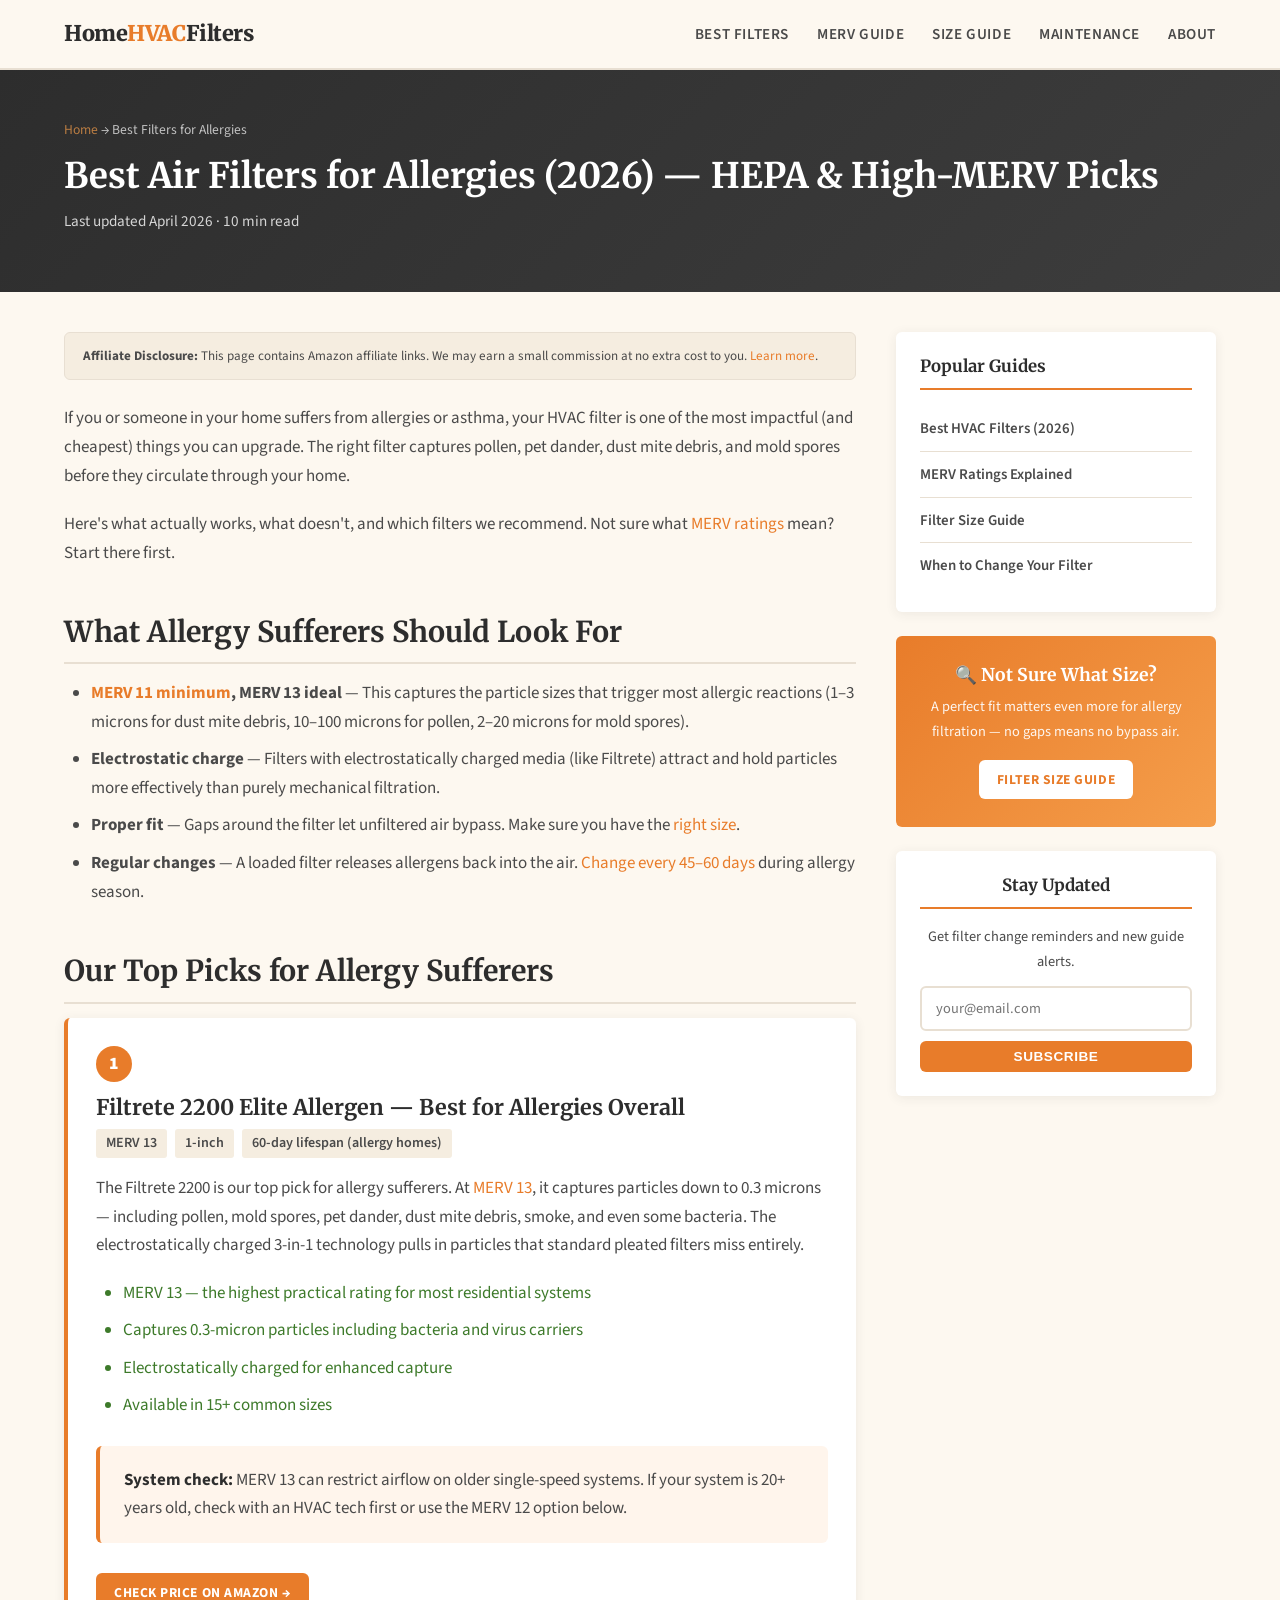
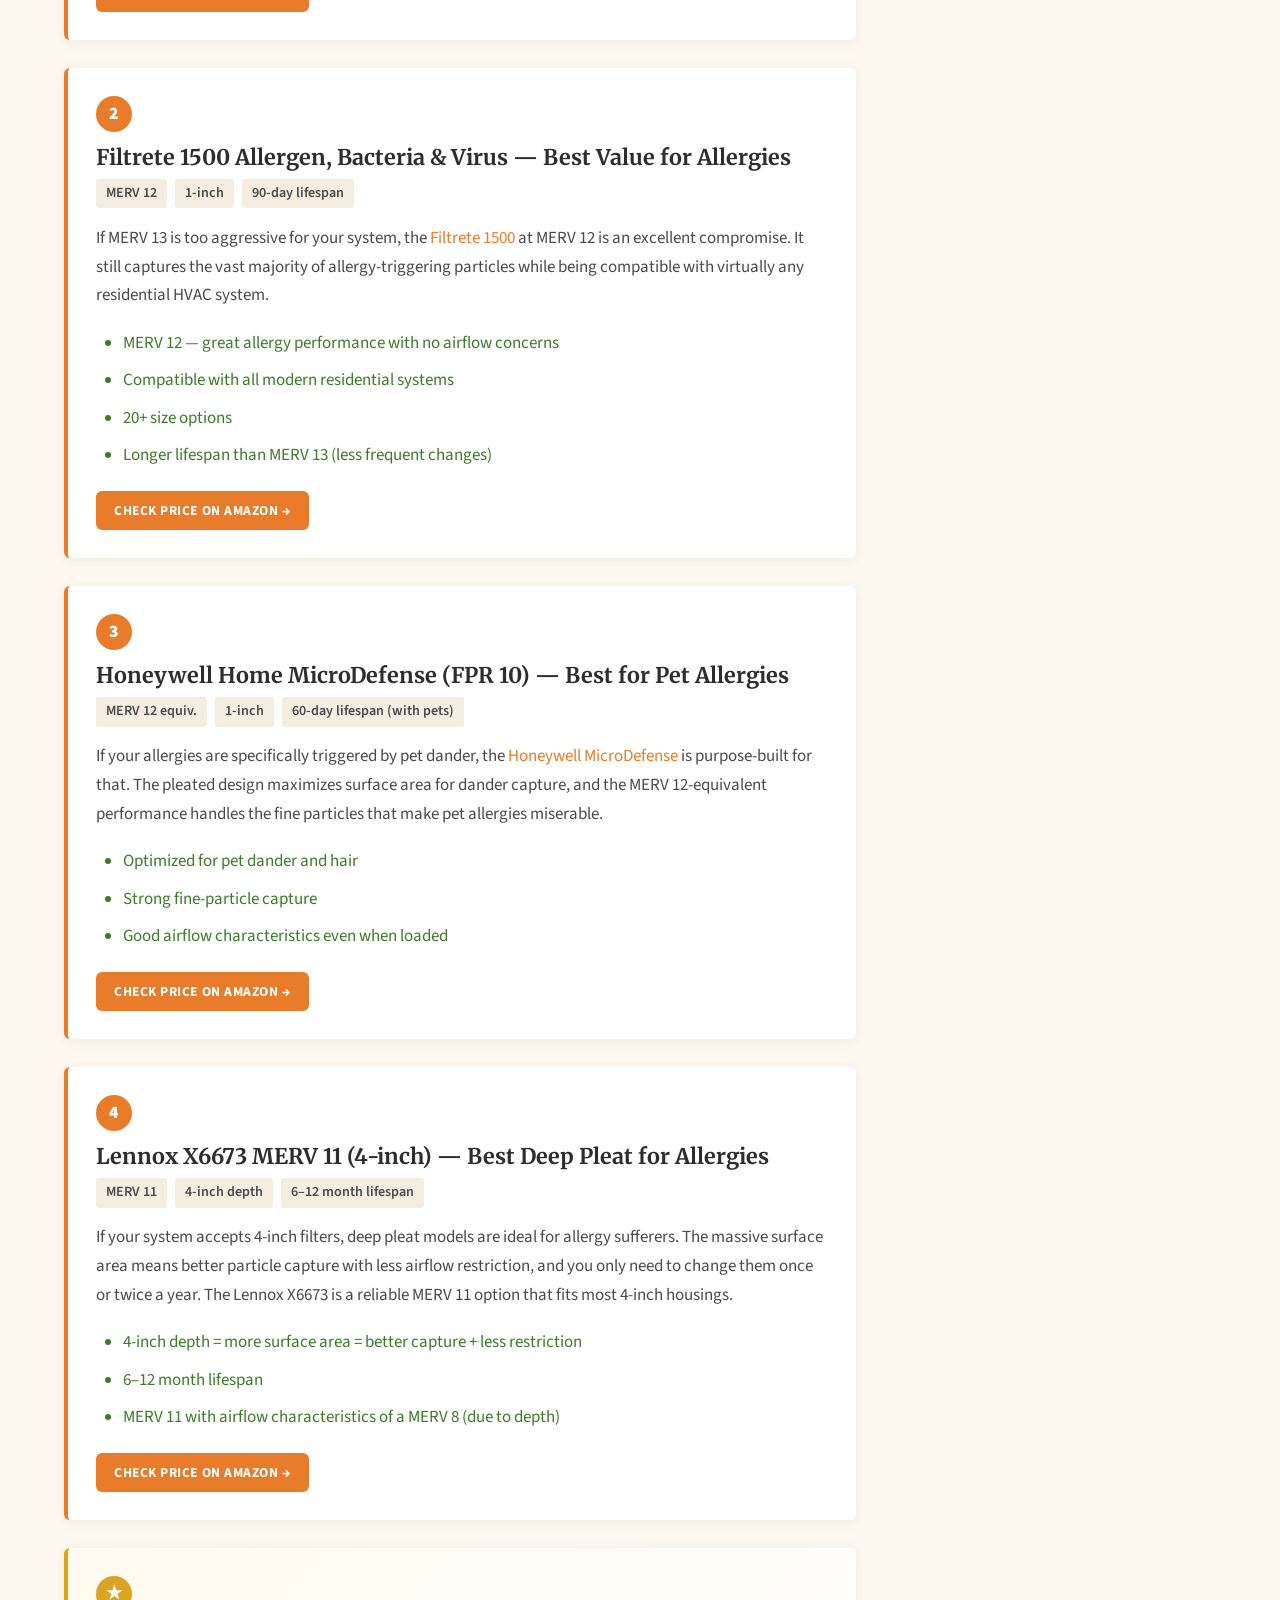
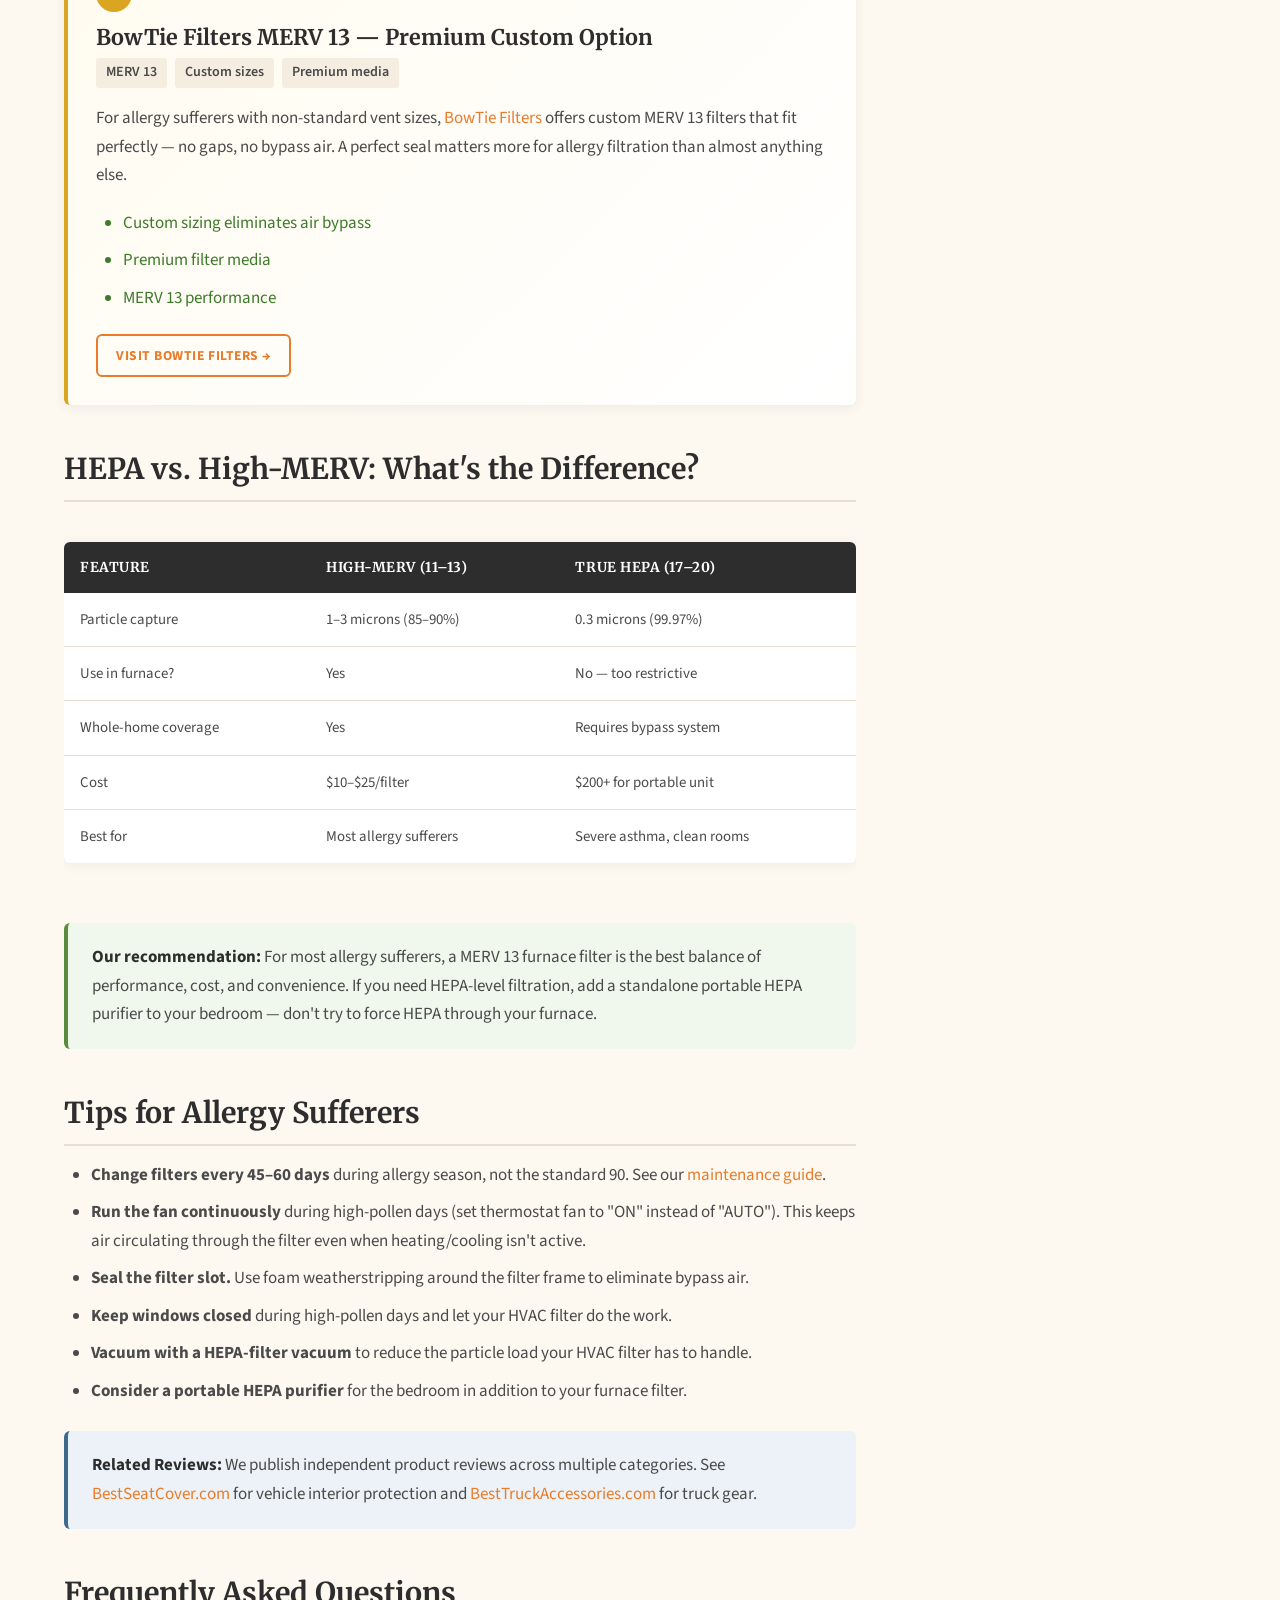
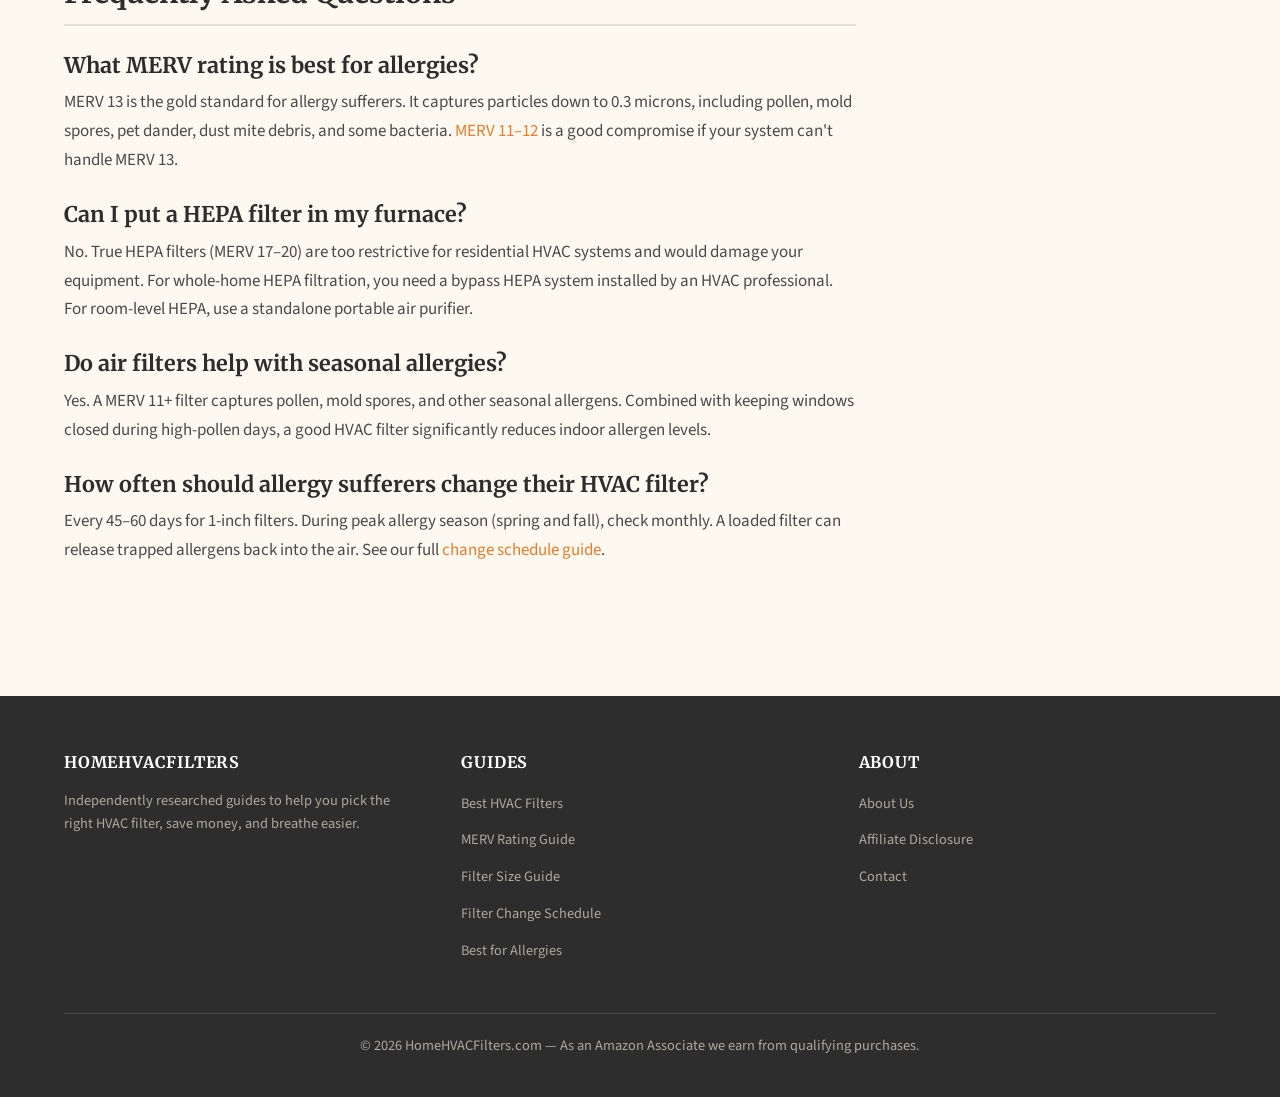
==== best-air-filters-allergies.html @ cb99efe9 "Initial deploy: HomeHVACFilters.com — T2 Magazine template with full SEO" ====
<!DOCTYPE html>
<html lang="en">
<head>
  <meta charset="UTF-8">
  <meta name="viewport" content="width=device-width, initial-scale=1.0">
  <title>Best Air Filters for Allergies 2026 — HEPA &amp; MERV</title>
  <meta name="description" content="Best HVAC filters for allergies in 2026. High-MERV and HEPA-style picks that reduce pollen, pet dander, dust mites, and mold spores.">
  <link rel="canonical" href="https://homehvacfilters.com/best-air-filters-allergies.html">
  <meta property="og:title" content="Best Air Filters for Allergies (2026) — HEPA & High-MERV Picks">
  <meta property="og:description" content="Best HVAC filters for allergies. High-MERV and HEPA-style picks that reduce pollen, pet dander, dust mites, and mold spores.">
  <meta property="og:url" content="https://homehvacfilters.com/best-air-filters-allergies.html">
  <meta property="og:type" content="article">
  <meta property="og:image" content="https://homehvacfilters.com/images/og-allergies.png">
  <meta property="og:site_name" content="HomeHVACFilters">
  <link rel="preconnect" href="https://fonts.googleapis.com">
  <link rel="preconnect" href="https://fonts.gstatic.com" crossorigin>
  <link href="https://fonts.googleapis.com/css2?family=Merriweather:wght@400;700;900&family=Source+Sans+Pro:wght@400;600;700&display=swap" rel="stylesheet">
  <link rel="stylesheet" href="css/style.css">
  <script type="application/ld+json">
  {
    "@context": "https://schema.org",
    "@type": "BreadcrumbList",
    "itemListElement": [
      { "@type": "ListItem", "position": 1, "name": "Home", "item": "https://homehvacfilters.com/" },
      { "@type": "ListItem", "position": 2, "name": "Best Filters for Allergies", "item": "https://homehvacfilters.com/best-air-filters-allergies.html" }
    ]
  }
  </script>
  <script type="application/ld+json">
  {
    "@context": "https://schema.org",
    "@type": "Article",
    "headline": "Best Air Filters for Allergies (2026) — HEPA & High-MERV Picks",
    "description": "Best HVAC filters for allergies in 2026. High-MERV and HEPA-style picks for pollen, pet dander, dust mites, and mold.",
    "datePublished": "2026-02-01",
    "dateModified": "2026-04-15",
    "author": { "@type": "Organization", "name": "HomeHVACFilters" },
    "publisher": { "@type": "Organization", "name": "HomeHVACFilters", "url": "https://homehvacfilters.com/" },
    "mainEntityOfPage": "https://homehvacfilters.com/best-air-filters-allergies.html"
  }
  </script>
  <script type="application/ld+json">
  {
    "@context": "https://schema.org",
    "@type": "Product",
    "name": "Filtrete 2200 Elite Allergen Filter",
    "description": "MERV 13 electrostatically charged furnace filter for allergy and asthma sufferers.",
    "brand": { "@type": "Brand", "name": "Filtrete" },
    "review": {
      "@type": "Review",
      "author": { "@type": "Organization", "name": "HomeHVACFilters" },
      "reviewRating": { "@type": "Rating", "ratingValue": "4.9", "bestRating": "5" },
      "reviewBody": "The best 1-inch MERV 13 filter for allergy sufferers. Captures particles down to 0.3 microns."
    },
    "aggregateRating": { "@type": "AggregateRating", "ratingValue": "4.9", "reviewCount": "1" },
    "offers": { "@type": "Offer", "url": "https://www.amazon.com/dp/B00TUDHMMW?tag=brazenprodu01-20", "priceCurrency": "USD", "availability": "https://schema.org/InStock" }
  }
  </script>
  <script type="application/ld+json">
  {
    "@context": "https://schema.org",
    "@type": "FAQPage",
    "mainEntity": [
      {
        "@type": "Question",
        "name": "What MERV rating is best for allergies?",
        "acceptedAnswer": { "@type": "Answer", "text": "MERV 13 is the gold standard for allergy sufferers. It captures particles down to 0.3 microns, including pollen, mold spores, pet dander, dust mite debris, and some bacteria. MERV 11–12 is a good compromise if your system can't handle MERV 13." }
      },
      {
        "@type": "Question",
        "name": "Can I put a HEPA filter in my furnace?",
        "acceptedAnswer": { "@type": "Answer", "text": "No. True HEPA filters (MERV 17–20) are too restrictive for residential HVAC systems and would damage your equipment. For whole-home HEPA filtration, you need a bypass HEPA system installed by an HVAC professional. For room-level HEPA, use a standalone portable air purifier." }
      },
      {
        "@type": "Question",
        "name": "Do air filters help with seasonal allergies?",
        "acceptedAnswer": { "@type": "Answer", "text": "Yes. A MERV 11+ filter captures pollen, mold spores, and other seasonal allergens. Combined with keeping windows closed during high-pollen days, a good HVAC filter significantly reduces indoor allergen levels." }
      },
      {
        "@type": "Question",
        "name": "How often should allergy sufferers change their HVAC filter?",
        "acceptedAnswer": { "@type": "Answer", "text": "Every 45–60 days for 1-inch filters. During peak allergy season (spring and fall), check monthly. A loaded filter can release trapped allergens back into the air." }
      }
    ]
  }
  </script>
</head>
<body>

<nav class="nav" aria-label="Main navigation">
  <div class="container">
    <a href="/" class="nav-logo" aria-label="HomeHVACFilters homepage">Home<span>HVAC</span>Filters</a>
    <ul class="nav-links">
      <li><a href="best-hvac-filters.html">Best Filters</a></li>
      <li><a href="merv-rating-guide.html">MERV Guide</a></li>
      <li><a href="filter-size-guide.html">Size Guide</a></li>
      <li><a href="how-often-change-hvac-filter.html">Maintenance</a></li>
      <li><a href="about.html">About</a></li>
    </ul>
    <button class="nav-toggle" aria-label="Toggle menu" aria-expanded="false"><span></span><span></span><span></span></button>
  </div>
</nav>

<section class="page-hero">
  <div class="container">
    <div class="breadcrumb"><a href="/">Home</a> → Best Filters for Allergies</div>
    <h1>Best Air Filters for Allergies (2026) — HEPA &amp; High-MERV Picks</h1>
    <p class="page-meta">Last updated April 2026 · 10 min read</p>
  </div>
</section>

<div class="container">
  <div class="content-layout">
    <main class="main-content article-content">

      <div class="affiliate-notice">
        <strong>Affiliate Disclosure:</strong> This page contains Amazon affiliate links. We may earn a small commission at no extra cost to you. <a href="about.html#disclosure">Learn more</a>.
      </div>

      <p>If you or someone in your home suffers from allergies or asthma, your HVAC filter is one of the most impactful (and cheapest) things you can upgrade. The right filter captures pollen, pet dander, dust mite debris, and mold spores before they circulate through your home.</p>

      <p>Here's what actually works, what doesn't, and which filters we recommend. Not sure what <a href="merv-rating-guide.html">MERV ratings</a> mean? Start there first.</p>

      <h2 id="what-to-look-for">What Allergy Sufferers Should Look For</h2>
      <ul>
        <li><strong><a href="merv-rating-guide.html#merv-9-12">MERV 11 minimum</a>, MERV 13 ideal</strong> — This captures the particle sizes that trigger most allergic reactions (1–3 microns for dust mite debris, 10–100 microns for pollen, 2–20 microns for mold spores).</li>
        <li><strong>Electrostatic charge</strong> — Filters with electrostatically charged media (like Filtrete) attract and hold particles more effectively than purely mechanical filtration.</li>
        <li><strong>Proper fit</strong> — Gaps around the filter let unfiltered air bypass. Make sure you have the <a href="filter-size-guide.html">right size</a>.</li>
        <li><strong>Regular changes</strong> — A loaded filter releases allergens back into the air. <a href="how-often-change-hvac-filter.html">Change every 45–60 days</a> during allergy season.</li>
      </ul>

      <h2 id="top-picks">Our Top Picks for Allergy Sufferers</h2>

      <!-- #1 -->
      <div class="product-card" id="best-allergy-overall">
        <div class="product-rank">1</div>
        <h3>Filtrete 2200 Elite Allergen — Best for Allergies Overall</h3>
        <div class="product-meta">
          <span>MERV 13</span><span>1-inch</span><span>60-day lifespan (allergy homes)</span>
        </div>
        <p>The Filtrete 2200 is our top pick for allergy sufferers. At <a href="merv-rating-guide.html#merv-13-16">MERV 13</a>, it captures particles down to 0.3 microns — including pollen, mold spores, pet dander, dust mite debris, smoke, and even some bacteria. The electrostatically charged 3-in-1 technology pulls in particles that standard pleated filters miss entirely.</p>
        <ul class="product-pros">
          <li>MERV 13 — the highest practical rating for most residential systems</li>
          <li>Captures 0.3-micron particles including bacteria and virus carriers</li>
          <li>Electrostatically charged for enhanced capture</li>
          <li>Available in 15+ common sizes</li>
        </ul>
        <div class="info-box warning">
          <strong>System check:</strong> MERV 13 can restrict airflow on older single-speed systems. If your system is 20+ years old, check with an HVAC tech first or use the MERV 12 option below.
        </div>
        <a href="https://www.amazon.com/dp/B00TUDHMMW?tag=brazenprodu01-20" class="btn btn-primary btn-sm" rel="nofollow noopener sponsored" target="_blank">Check Price on Amazon →</a>
      </div>

      <!-- #2 -->
      <div class="product-card" id="best-allergy-value">
        <div class="product-rank">2</div>
        <h3>Filtrete 1500 Allergen, Bacteria &amp; Virus — Best Value for Allergies</h3>
        <div class="product-meta">
          <span>MERV 12</span><span>1-inch</span><span>90-day lifespan</span>
        </div>
        <p>If MERV 13 is too aggressive for your system, the <a href="best-hvac-filters.html#best-overall">Filtrete 1500</a> at MERV 12 is an excellent compromise. It still captures the vast majority of allergy-triggering particles while being compatible with virtually any residential HVAC system.</p>
        <ul class="product-pros">
          <li>MERV 12 — great allergy performance with no airflow concerns</li>
          <li>Compatible with all modern residential systems</li>
          <li>20+ size options</li>
          <li>Longer lifespan than MERV 13 (less frequent changes)</li>
        </ul>
        <a href="https://www.amazon.com/dp/B01DFZ1HEG?tag=brazenprodu01-20" class="btn btn-primary btn-sm" rel="nofollow noopener sponsored" target="_blank">Check Price on Amazon →</a>
      </div>

      <!-- #3 -->
      <div class="product-card" id="best-allergy-pets">
        <div class="product-rank">3</div>
        <h3>Honeywell Home MicroDefense (FPR 10) — Best for Pet Allergies</h3>
        <div class="product-meta">
          <span>MERV 12 equiv.</span><span>1-inch</span><span>60-day lifespan (with pets)</span>
        </div>
        <p>If your allergies are specifically triggered by pet dander, the <a href="best-hvac-filters.html#best-pets">Honeywell MicroDefense</a> is purpose-built for that. The pleated design maximizes surface area for dander capture, and the MERV 12-equivalent performance handles the fine particles that make pet allergies miserable.</p>
        <ul class="product-pros">
          <li>Optimized for pet dander and hair</li>
          <li>Strong fine-particle capture</li>
          <li>Good airflow characteristics even when loaded</li>
        </ul>
        <a href="https://www.amazon.com/dp/B07VFBPNQW?tag=brazenprodu01-20" class="btn btn-primary btn-sm" rel="nofollow noopener sponsored" target="_blank">Check Price on Amazon →</a>
      </div>

      <!-- #4 Deep pleat -->
      <div class="product-card" id="best-allergy-deep">
        <div class="product-rank">4</div>
        <h3>Lennox X6673 MERV 11 (4-inch) — Best Deep Pleat for Allergies</h3>
        <div class="product-meta">
          <span>MERV 11</span><span>4-inch depth</span><span>6–12 month lifespan</span>
        </div>
        <p>If your system accepts 4-inch filters, deep pleat models are ideal for allergy sufferers. The massive surface area means better particle capture with less airflow restriction, and you only need to change them once or twice a year. The Lennox X6673 is a reliable MERV 11 option that fits most 4-inch housings.</p>
        <ul class="product-pros">
          <li>4-inch depth = more surface area = better capture + less restriction</li>
          <li>6–12 month lifespan</li>
          <li>MERV 11 with airflow characteristics of a MERV 8 (due to depth)</li>
        </ul>
        <a href="https://www.amazon.com/dp/B008LQBHG6?tag=brazenprodu01-20" class="btn btn-primary btn-sm" rel="nofollow noopener sponsored" target="_blank">Check Price on Amazon →</a>
      </div>

      <!-- Premium -->
      <div class="product-card premium-pick" id="premium-allergy">
        <div class="product-rank">★</div>
        <h3>BowTie Filters MERV 13 — Premium Custom Option</h3>
        <div class="product-meta">
          <span>MERV 13</span><span>Custom sizes</span><span>Premium media</span>
        </div>
        <p>For allergy sufferers with non-standard vent sizes, <a href="https://bowtiefilters.com" target="_blank" rel="noopener">BowTie Filters</a> offers custom MERV 13 filters that fit perfectly — no gaps, no bypass air. A perfect seal matters more for allergy filtration than almost anything else.</p>
        <ul class="product-pros">
          <li>Custom sizing eliminates air bypass</li>
          <li>Premium filter media</li>
          <li>MERV 13 performance</li>
        </ul>
        <a href="https://bowtiefilters.com" class="btn btn-secondary btn-sm" target="_blank" rel="noopener">Visit BowTie Filters →</a>
      </div>

      <h2 id="hepa-vs-merv">HEPA vs. High-MERV: What's the Difference?</h2>

      <div style="overflow-x:auto;">
        <table class="comparison-table">
          <thead>
            <tr><th>Feature</th><th>High-MERV (11–13)</th><th>True HEPA (17–20)</th></tr>
          </thead>
          <tbody>
            <tr><td>Particle capture</td><td>1–3 microns (85–90%)</td><td>0.3 microns (99.97%)</td></tr>
            <tr><td>Use in furnace?</td><td>Yes</td><td>No — too restrictive</td></tr>
            <tr><td>Whole-home coverage</td><td>Yes</td><td>Requires bypass system</td></tr>
            <tr><td>Cost</td><td>$10–$25/filter</td><td>$200+ for portable unit</td></tr>
            <tr><td>Best for</td><td>Most allergy sufferers</td><td>Severe asthma, clean rooms</td></tr>
          </tbody>
        </table>
      </div>

      <div class="info-box tip">
        <strong>Our recommendation:</strong> For most allergy sufferers, a MERV 13 furnace filter is the best balance of performance, cost, and convenience. If you need HEPA-level filtration, add a standalone portable HEPA purifier to your bedroom — don't try to force HEPA through your furnace.
      </div>

      <h2 id="allergy-tips">Tips for Allergy Sufferers</h2>
      <ul>
        <li><strong>Change filters every 45–60 days</strong> during allergy season, not the standard 90. See our <a href="how-often-change-hvac-filter.html">maintenance guide</a>.</li>
        <li><strong>Run the fan continuously</strong> during high-pollen days (set thermostat fan to "ON" instead of "AUTO"). This keeps air circulating through the filter even when heating/cooling isn't active.</li>
        <li><strong>Seal the filter slot.</strong> Use foam weatherstripping around the filter frame to eliminate bypass air.</li>
        <li><strong>Keep windows closed</strong> during high-pollen days and let your HVAC filter do the work.</li>
        <li><strong>Vacuum with a HEPA-filter vacuum</strong> to reduce the particle load your HVAC filter has to handle.</li>
        <li><strong>Consider a portable HEPA purifier</strong> for the bedroom in addition to your furnace filter.</li>
      </ul>

      <!-- Cross-site links -->
      <div class="info-box info">
        <strong>Related Reviews:</strong> We publish independent product reviews across multiple categories. See <a href="https://bestseatcover.com" target="_blank" rel="noopener">BestSeatCover.com</a> for vehicle interior protection and <a href="https://besttruckaccessories.com" target="_blank" rel="noopener">BestTruckAccessories.com</a> for truck gear.
      </div>

      <h2 id="faqs">Frequently Asked Questions</h2>

      <h3>What MERV rating is best for allergies?</h3>
      <p>MERV 13 is the gold standard for allergy sufferers. It captures particles down to 0.3 microns, including pollen, mold spores, pet dander, dust mite debris, and some bacteria. <a href="merv-rating-guide.html#merv-9-12">MERV 11–12</a> is a good compromise if your system can't handle MERV 13.</p>

      <h3>Can I put a HEPA filter in my furnace?</h3>
      <p>No. True HEPA filters (MERV 17–20) are too restrictive for residential HVAC systems and would damage your equipment. For whole-home HEPA filtration, you need a bypass HEPA system installed by an HVAC professional. For room-level HEPA, use a standalone portable air purifier.</p>

      <h3>Do air filters help with seasonal allergies?</h3>
      <p>Yes. A MERV 11+ filter captures pollen, mold spores, and other seasonal allergens. Combined with keeping windows closed during high-pollen days, a good HVAC filter significantly reduces indoor allergen levels.</p>

      <h3>How often should allergy sufferers change their HVAC filter?</h3>
      <p>Every 45–60 days for 1-inch filters. During peak allergy season (spring and fall), check monthly. A loaded filter can release trapped allergens back into the air. See our full <a href="how-often-change-hvac-filter.html">change schedule guide</a>.</p>

    </main>

    <aside class="sidebar">
      <div class="sidebar-block">
        <h4>Popular Guides</h4>
        <ul>
          <li><a href="best-hvac-filters.html">Best HVAC Filters (2026)</a></li>
          <li><a href="merv-rating-guide.html">MERV Ratings Explained</a></li>
          <li><a href="filter-size-guide.html">Filter Size Guide</a></li>
          <li><a href="how-often-change-hvac-filter.html">When to Change Your Filter</a></li>
        </ul>
      </div>
      <div class="sidebar-cta">
        <h4>🔍 Not Sure What Size?</h4>
        <p>A perfect fit matters even more for allergy filtration — no gaps means no bypass air.</p>
        <a href="filter-size-guide.html" class="btn btn-sm">Filter Size Guide</a>
      </div>
      <div class="sidebar-block sidebar-newsletter">
        <h4>Stay Updated</h4>
        <p>Get filter change reminders and new guide alerts.</p>
        <input type="email" class="email-input" placeholder="your@email.com" aria-label="Email address for newsletter signup">
        <button class="btn btn-primary btn-sm btn-block">Subscribe</button>
      </div>
    </aside>
  </div>
</div>

<footer class="footer">
  <div class="container">
    <div class="footer-grid">
      <div>
        <h4>HomeHVACFilters</h4>
        <p>Independently researched guides to help you pick the right HVAC filter, save money, and breathe easier.</p>
      </div>
      <div>
        <h4>Guides</h4>
        <ul>
          <li><a href="best-hvac-filters.html">Best HVAC Filters</a></li>
          <li><a href="merv-rating-guide.html">MERV Rating Guide</a></li>
          <li><a href="filter-size-guide.html">Filter Size Guide</a></li>
          <li><a href="how-often-change-hvac-filter.html">Filter Change Schedule</a></li>
          <li><a href="best-air-filters-allergies.html">Best for Allergies</a></li>
        </ul>
      </div>
      <div>
        <h4>About</h4>
        <ul>
          <li><a href="about.html">About Us</a></li>
          <li><a href="about.html#disclosure">Affiliate Disclosure</a></li>
          <li><a href="about.html#contact">Contact</a></li>
        </ul>
      </div>
    </div>
    <div class="footer-bottom">
      <p>&copy; <span data-year></span> HomeHVACFilters.com — As an Amazon Associate we earn from qualifying purchases.</p>
    </div>
  </div>
</footer>

<script src="js/main.js" defer></script>
</body>
</html>
---- css/style.css ----
/* ============================================
   T2 Magazine Template — Home HVAC Filters
   Warm cream/charcoal/orange editorial style
   Merriweather (serif headings) + Source Sans Pro (body)
   ============================================ */

/* --- Reset & Base --- */
*, *::before, *::after { box-sizing: border-box; margin: 0; padding: 0; }

:root {
  --cream: #FDF8F0;
  --white: #FFFFFF;
  --charcoal: #2D2D2D;
  --body-text: #4A4A4A;
  --orange: #E87C2A;
  --orange-hover: #F59E4B;
  --light-cream: #F5EDE0;
  --border: #E8DFD2;
  --shadow: 0 2px 12px rgba(45,45,45,0.08);
  --shadow-hover: 0 4px 20px rgba(45,45,45,0.14);
  --radius: 6px;
  --max-width: 1200px;
  --sidebar-width: 320px;
  --font-heading: 'Merriweather', Georgia, 'Times New Roman', serif;
  --font-body: 'Source Sans Pro', 'Segoe UI', Helvetica, Arial, sans-serif;
}

html { scroll-behavior: smooth; }

body {
  font-family: var(--font-body);
  font-size: 17px;
  line-height: 1.7;
  color: var(--body-text);
  background: var(--cream);
  -webkit-font-smoothing: antialiased;
}

img { max-width: 100%; height: auto; display: block; }
a { color: var(--orange); text-decoration: none; transition: color .2s; }
a:hover { color: var(--orange-hover); }

h1, h2, h3, h4, h5, h6 {
  font-family: var(--font-heading);
  color: var(--charcoal);
  line-height: 1.3;
  font-weight: 700;
}
h1 { font-size: 2.4rem; margin-bottom: .6em; }
h2 { font-size: 1.8rem; margin-bottom: .5em; margin-top: 1.6em; }
h3 { font-size: 1.35rem; margin-bottom: .4em; margin-top: 1.2em; }
h4 { font-size: 1.1rem; margin-bottom: .3em; }

p { margin-bottom: 1.1em; }

/* --- Utility --- */
.container { max-width: var(--max-width); margin: 0 auto; padding: 0 24px; }
.sr-only { position: absolute; width: 1px; height: 1px; overflow: hidden; clip: rect(0,0,0,0); }

/* --- Navigation --- */
.nav {
  background: var(--cream);
  border-bottom: 2px solid var(--border);
  position: sticky;
  top: 0;
  z-index: 100;
}
.nav .container {
  display: flex;
  align-items: center;
  justify-content: space-between;
  height: 68px;
}
.nav-logo {
  font-family: var(--font-heading);
  font-size: 1.35rem;
  font-weight: 900;
  color: var(--charcoal);
  letter-spacing: -.02em;
}
.nav-logo span { color: var(--orange); }
.nav-links { display: flex; gap: 28px; list-style: none; }
.nav-links a {
  color: var(--body-text);
  font-weight: 600;
  font-size: .95rem;
  text-transform: uppercase;
  letter-spacing: .04em;
  padding: 4px 0;
  border-bottom: 2px solid transparent;
  transition: color .2s, border-color .2s;
}
.nav-links a:hover,
.nav-links a.active {
  color: var(--orange);
  border-bottom-color: var(--orange);
}
.nav-toggle { display: none; background: none; border: none; cursor: pointer; padding: 8px; }
.nav-toggle span {
  display: block; width: 24px; height: 2px; background: var(--charcoal);
  margin: 5px 0; transition: .3s;
}

/* --- Hero (Homepage) --- */
.hero {
  background: linear-gradient(135deg, #E87C2A 0%, #D4681A 50%, #C45A12 100%);
  color: var(--white);
  padding: 64px 0 56px;
  margin-bottom: 48px;
}
.hero h1 {
  color: var(--white);
  font-size: 2.8rem;
  max-width: 700px;
  margin-bottom: .35em;
}
.hero .subtitle {
  font-size: 1.2rem;
  opacity: .92;
  max-width: 600px;
  margin-bottom: 1.6em;
  line-height: 1.6;
}
.hero .btn { background: var(--white); color: var(--orange); }
.hero .btn:hover { background: var(--cream); color: var(--charcoal); }

/* --- Page Hero (Inner pages) --- */
.page-hero {
  background: linear-gradient(135deg, var(--charcoal) 0%, #3D3D3D 100%);
  color: var(--white);
  padding: 48px 0 40px;
  margin-bottom: 40px;
}
.page-hero h1 { color: var(--white); font-size: 2.2rem; margin-bottom: .3em; }
.page-hero .page-meta {
  font-size: .95rem;
  opacity: .8;
}
.breadcrumb {
  font-size: .85rem;
  margin-bottom: 12px;
  opacity: .7;
}
.breadcrumb a { color: var(--orange-hover); }

/* --- Layout: Content + Sidebar --- */
.content-layout {
  display: grid;
  grid-template-columns: 1fr var(--sidebar-width);
  gap: 40px;
  align-items: start;
}
.main-content { min-width: 0; }

/* --- Featured Article Card (Homepage) --- */
.featured-card {
  background: var(--white);
  border-radius: var(--radius);
  box-shadow: var(--shadow);
  overflow: hidden;
  margin-bottom: 40px;
  display: grid;
  grid-template-columns: 1fr 1fr;
  transition: box-shadow .3s;
}
.featured-card:hover { box-shadow: var(--shadow-hover); }
.featured-card-image {
  background: linear-gradient(135deg, #E87C2A 0%, #F59E4B 60%, #FBC78D 100%);
  min-height: 300px;
  display: flex;
  align-items: center;
  justify-content: center;
  font-size: 4rem;
  color: rgba(255,255,255,.3);
}
.featured-card-body { padding: 36px 32px; display: flex; flex-direction: column; justify-content: center; }
.featured-card-body .tag {
  display: inline-block;
  background: var(--orange);
  color: var(--white);
  font-size: .75rem;
  font-weight: 700;
  text-transform: uppercase;
  letter-spacing: .06em;
  padding: 4px 12px;
  border-radius: 3px;
  margin-bottom: 14px;
  width: fit-content;
}
.featured-card-body h2 { font-size: 1.6rem; margin-top: 0; margin-bottom: .5em; }
.featured-card-body h2 a { color: var(--charcoal); }
.featured-card-body h2 a:hover { color: var(--orange); }
.featured-card-body p { font-size: .97rem; color: var(--body-text); margin-bottom: 1.2em; }

/* --- Article Cards Grid --- */
.articles-grid {
  display: grid;
  grid-template-columns: repeat(auto-fill, minmax(280px, 1fr));
  gap: 24px;
  margin-bottom: 48px;
}
.article-card {
  background: var(--white);
  border-radius: var(--radius);
  box-shadow: var(--shadow);
  overflow: hidden;
  transition: box-shadow .3s, transform .2s;
}
.article-card:hover { box-shadow: var(--shadow-hover); transform: translateY(-2px); }
.article-card-image {
  height: 160px;
  display: flex;
  align-items: center;
  justify-content: center;
  font-size: 2.4rem;
  color: rgba(255,255,255,.35);
}
.article-card-image.gradient-1 { background: linear-gradient(135deg, #5B8C3E 0%, #7CB950 100%); }
.article-card-image.gradient-2 { background: linear-gradient(135deg, #3E6B8C 0%, #5098C9 100%); }
.article-card-image.gradient-3 { background: linear-gradient(135deg, #8C5B3E 0%, #C98850 100%); }
.article-card-image.gradient-4 { background: linear-gradient(135deg, #6B3E8C 0%, #9850C9 100%); }
.article-card-image.gradient-5 { background: linear-gradient(135deg, #8C3E5B 0%, #C95080 100%); }
.article-card-image.gradient-6 { background: linear-gradient(135deg, #3E8C7A 0%, #50C9A8 100%); }
.article-card-body { padding: 22px 20px; }
.article-card-body .tag {
  display: inline-block;
  font-size: .72rem;
  font-weight: 700;
  text-transform: uppercase;
  letter-spacing: .05em;
  color: var(--orange);
  margin-bottom: 8px;
}
.article-card-body h3 { font-size: 1.12rem; margin-top: 0; margin-bottom: .4em; }
.article-card-body h3 a { color: var(--charcoal); }
.article-card-body h3 a:hover { color: var(--orange); }
.article-card-body p { font-size: .9rem; color: var(--body-text); margin-bottom: 0; }

/* --- Sidebar --- */
.sidebar { position: sticky; top: 88px; }
.sidebar-block {
  background: var(--white);
  border-radius: var(--radius);
  box-shadow: var(--shadow);
  padding: 24px;
  margin-bottom: 24px;
}
.sidebar-block h4 {
  font-family: var(--font-heading);
  font-size: 1.05rem;
  margin-bottom: 16px;
  padding-bottom: 10px;
  border-bottom: 2px solid var(--orange);
}
.sidebar-block ul { list-style: none; }
.sidebar-block ul li { padding: 8px 0; border-bottom: 1px solid var(--border); }
.sidebar-block ul li:last-child { border-bottom: none; }
.sidebar-block ul li a {
  color: var(--body-text);
  font-weight: 600;
  font-size: .93rem;
}
.sidebar-block ul li a:hover { color: var(--orange); }

/* Sidebar CTA */
.sidebar-cta {
  background: linear-gradient(135deg, var(--orange), var(--orange-hover));
  color: var(--white);
  text-align: center;
  border-radius: var(--radius);
  padding: 28px 20px;
  margin-bottom: 24px;
}
.sidebar-cta h4 { color: var(--white); border-bottom: none; padding-bottom: 0; margin-bottom: 8px; }
.sidebar-cta p { font-size: .9rem; opacity: .92; margin-bottom: 16px; }
.sidebar-cta .btn { background: var(--white); color: var(--orange); }
.sidebar-cta .btn:hover { background: var(--cream); }

/* Newsletter placeholder */
.sidebar-newsletter { text-align: center; }
.sidebar-newsletter p { font-size: .9rem; margin-bottom: 12px; }
.sidebar-newsletter .email-input {
  width: 100%;
  padding: 10px 14px;
  border: 2px solid var(--border);
  border-radius: var(--radius);
  font-family: var(--font-body);
  font-size: .9rem;
  margin-bottom: 10px;
  transition: border-color .2s;
}
.sidebar-newsletter .email-input:focus { border-color: var(--orange); outline: none; }

/* --- Buttons --- */
.btn {
  display: inline-block;
  padding: 12px 28px;
  border-radius: var(--radius);
  font-weight: 700;
  font-size: .95rem;
  text-transform: uppercase;
  letter-spacing: .04em;
  cursor: pointer;
  transition: all .2s;
  border: none;
  text-align: center;
}
.btn-primary { background: var(--orange); color: var(--white); }
.btn-primary:hover { background: var(--orange-hover); color: var(--white); }
.btn-secondary {
  background: transparent;
  color: var(--orange);
  border: 2px solid var(--orange);
}
.btn-secondary:hover { background: var(--orange); color: var(--white); }
.btn-sm { padding: 8px 18px; font-size: .85rem; }
.btn-block { display: block; width: 100%; }

/* --- Article Content (inner pages) --- */
.article-content { padding-bottom: 48px; }
.article-content h2 { border-bottom: 2px solid var(--border); padding-bottom: .4em; }
.article-content ul, .article-content ol { margin-bottom: 1.2em; padding-left: 1.6em; }
.article-content li { margin-bottom: .5em; }
.article-content blockquote {
  border-left: 4px solid var(--orange);
  background: var(--white);
  padding: 20px 24px;
  margin: 1.5em 0;
  border-radius: 0 var(--radius) var(--radius) 0;
  font-style: italic;
}

/* Product Cards */
.product-card {
  background: var(--white);
  border-radius: var(--radius);
  box-shadow: var(--shadow);
  padding: 28px;
  margin-bottom: 28px;
  border-left: 4px solid var(--orange);
  transition: box-shadow .3s;
}
.product-card:hover { box-shadow: var(--shadow-hover); }
.product-card .product-rank {
  display: inline-flex;
  align-items: center;
  justify-content: center;
  width: 36px; height: 36px;
  background: var(--orange);
  color: var(--white);
  font-weight: 900;
  font-size: 1.1rem;
  border-radius: 50%;
  margin-bottom: 12px;
}
.product-card h3 { margin-top: 0; margin-bottom: .3em; }
.product-card .product-meta {
  font-size: .88rem;
  color: var(--body-text);
  margin-bottom: .8em;
}
.product-card .product-meta span {
  display: inline-block;
  background: var(--light-cream);
  padding: 3px 10px;
  border-radius: 3px;
  margin-right: 8px;
  margin-bottom: 4px;
  font-weight: 600;
}
.product-card .product-pros { margin-bottom: 1em; }
.product-card .product-pros li { color: #3D7A2A; }
.product-card .btn { margin-top: 4px; }

/* Premium pick highlight */
.product-card.premium-pick {
  border-left-color: #DAA520;
  background: linear-gradient(135deg, #FFFBF0, var(--white));
}
.product-card.premium-pick .product-rank { background: #DAA520; }

/* Comparison Table */
.comparison-table {
  width: 100%;
  border-collapse: collapse;
  margin: 1.5em 0 2em;
  background: var(--white);
  border-radius: var(--radius);
  overflow: hidden;
  box-shadow: var(--shadow);
}
.comparison-table th {
  background: var(--charcoal);
  color: var(--white);
  font-family: var(--font-heading);
  font-size: .85rem;
  text-transform: uppercase;
  letter-spacing: .04em;
  padding: 14px 16px;
  text-align: left;
}
.comparison-table td {
  padding: 14px 16px;
  border-bottom: 1px solid var(--border);
  font-size: .93rem;
}
.comparison-table tr:last-child td { border-bottom: none; }
.comparison-table tr:hover td { background: #FDF8F0; }

/* Info boxes */
.info-box {
  border-radius: var(--radius);
  padding: 20px 24px;
  margin: 1.5em 0;
}
.info-box.tip {
  background: #F0F7EC;
  border-left: 4px solid #5B8C3E;
}
.info-box.warning {
  background: #FFF5EC;
  border-left: 4px solid var(--orange);
}
.info-box.info {
  background: #ECF2F7;
  border-left: 4px solid #3E6B8C;
}
.info-box strong { color: var(--charcoal); }

/* MERV Rating visual blocks */
.merv-block {
  background: var(--white);
  border-radius: var(--radius);
  box-shadow: var(--shadow);
  padding: 24px;
  margin-bottom: 20px;
  display: grid;
  grid-template-columns: 80px 1fr;
  gap: 20px;
  align-items: start;
}
.merv-badge {
  width: 72px; height: 72px;
  border-radius: 50%;
  display: flex;
  align-items: center;
  justify-content: center;
  font-family: var(--font-heading);
  font-size: 1rem;
  font-weight: 900;
  color: var(--white);
  text-align: center;
  line-height: 1.1;
}
.merv-badge.low { background: #8CB33E; }
.merv-badge.medium { background: #3E8CB3; }
.merv-badge.high { background: #E87C2A; }
.merv-badge.very-high { background: #B33E5B; }

/* Size chart grid */
.size-grid {
  display: grid;
  grid-template-columns: repeat(auto-fill, minmax(180px, 1fr));
  gap: 12px;
  margin: 1.5em 0;
}
.size-item {
  background: var(--white);
  border-radius: var(--radius);
  box-shadow: var(--shadow);
  padding: 16px;
  text-align: center;
  transition: box-shadow .2s;
}
.size-item:hover { box-shadow: var(--shadow-hover); }
.size-item .size-label {
  font-family: var(--font-heading);
  font-size: 1.15rem;
  font-weight: 700;
  color: var(--charcoal);
  margin-bottom: 6px;
}
.size-item .size-desc { font-size: .82rem; color: var(--body-text); margin-bottom: 10px; }

/* --- Section headings --- */
.section-title {
  font-family: var(--font-heading);
  font-size: 1.5rem;
  color: var(--charcoal);
  margin-bottom: 24px;
  padding-bottom: 10px;
  border-bottom: 3px solid var(--orange);
  display: inline-block;
}

/* --- Footer --- */
.footer {
  background: var(--charcoal);
  color: var(--cream);
  padding: 56px 0 24px;
  margin-top: 64px;
}
.footer-grid {
  display: grid;
  grid-template-columns: repeat(3, 1fr);
  gap: 40px;
  margin-bottom: 40px;
}
.footer h4 {
  color: var(--white);
  font-size: 1rem;
  margin-bottom: 16px;
  text-transform: uppercase;
  letter-spacing: .05em;
}
.footer p { color: #B0A89C; font-size: .9rem; line-height: 1.6; }
.footer ul { list-style: none; }
.footer ul li { margin-bottom: 8px; }
.footer ul a { color: #B0A89C; font-size: .9rem; }
.footer ul a:hover { color: var(--orange-hover); }
.footer-bottom {
  border-top: 1px solid #4A4A4A;
  padding-top: 20px;
  text-align: center;
  font-size: .82rem;
  color: #8A8278;
}
.footer-bottom a { color: #B0A89C; }

/* --- Affiliate Disclosure Banner --- */
.affiliate-notice {
  background: var(--light-cream);
  border: 1px solid var(--border);
  border-radius: var(--radius);
  padding: 12px 18px;
  font-size: .82rem;
  color: var(--body-text);
  margin-bottom: 24px;
}

/* --- Responsive --- */
@media (max-width: 900px) {
  .content-layout {
    grid-template-columns: 1fr;
  }
  .sidebar { position: static; }
  .featured-card { grid-template-columns: 1fr; }
  .featured-card-image { min-height: 200px; }
  .footer-grid { grid-template-columns: 1fr; gap: 32px; }
  h1 { font-size: 1.9rem; }
  .hero h1 { font-size: 2.1rem; }
  .page-hero h1 { font-size: 1.8rem; }
  .merv-block { grid-template-columns: 1fr; text-align: center; }
}

@media (max-width: 600px) {
  body { font-size: 16px; }
  .container { padding: 0 16px; }
  .nav .container { height: 56px; }
  .nav-links { display: none; flex-direction: column; position: absolute; top: 56px; left: 0; right: 0; background: var(--cream); border-bottom: 2px solid var(--border); padding: 16px 24px; gap: 12px; z-index: 99; }
  .nav-links.open { display: flex; }
  .nav-toggle { display: block; }
  .hero { padding: 40px 0 32px; }
  .hero h1 { font-size: 1.7rem; }
  .articles-grid { grid-template-columns: 1fr; }
  .size-grid { grid-template-columns: repeat(2, 1fr); }
  .comparison-table { font-size: .82rem; }
  .comparison-table th, .comparison-table td { padding: 10px 10px; }
}
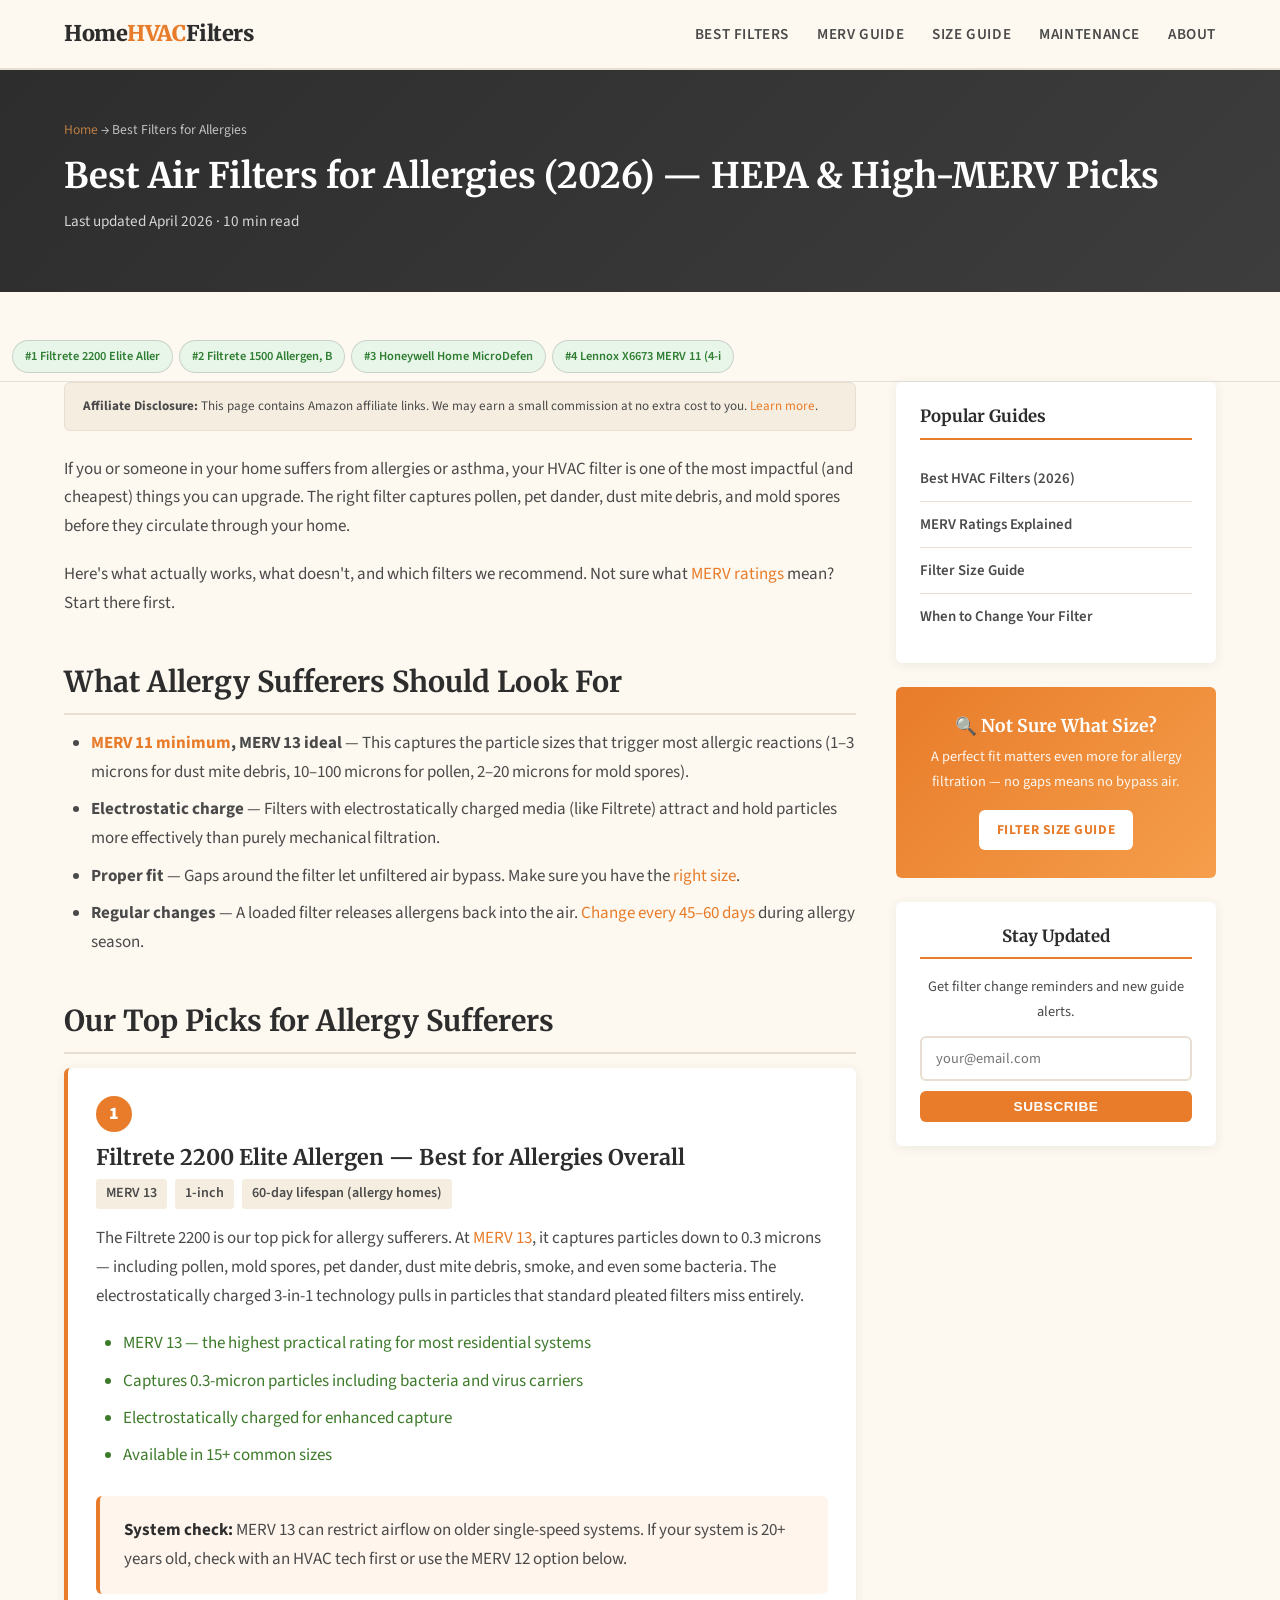
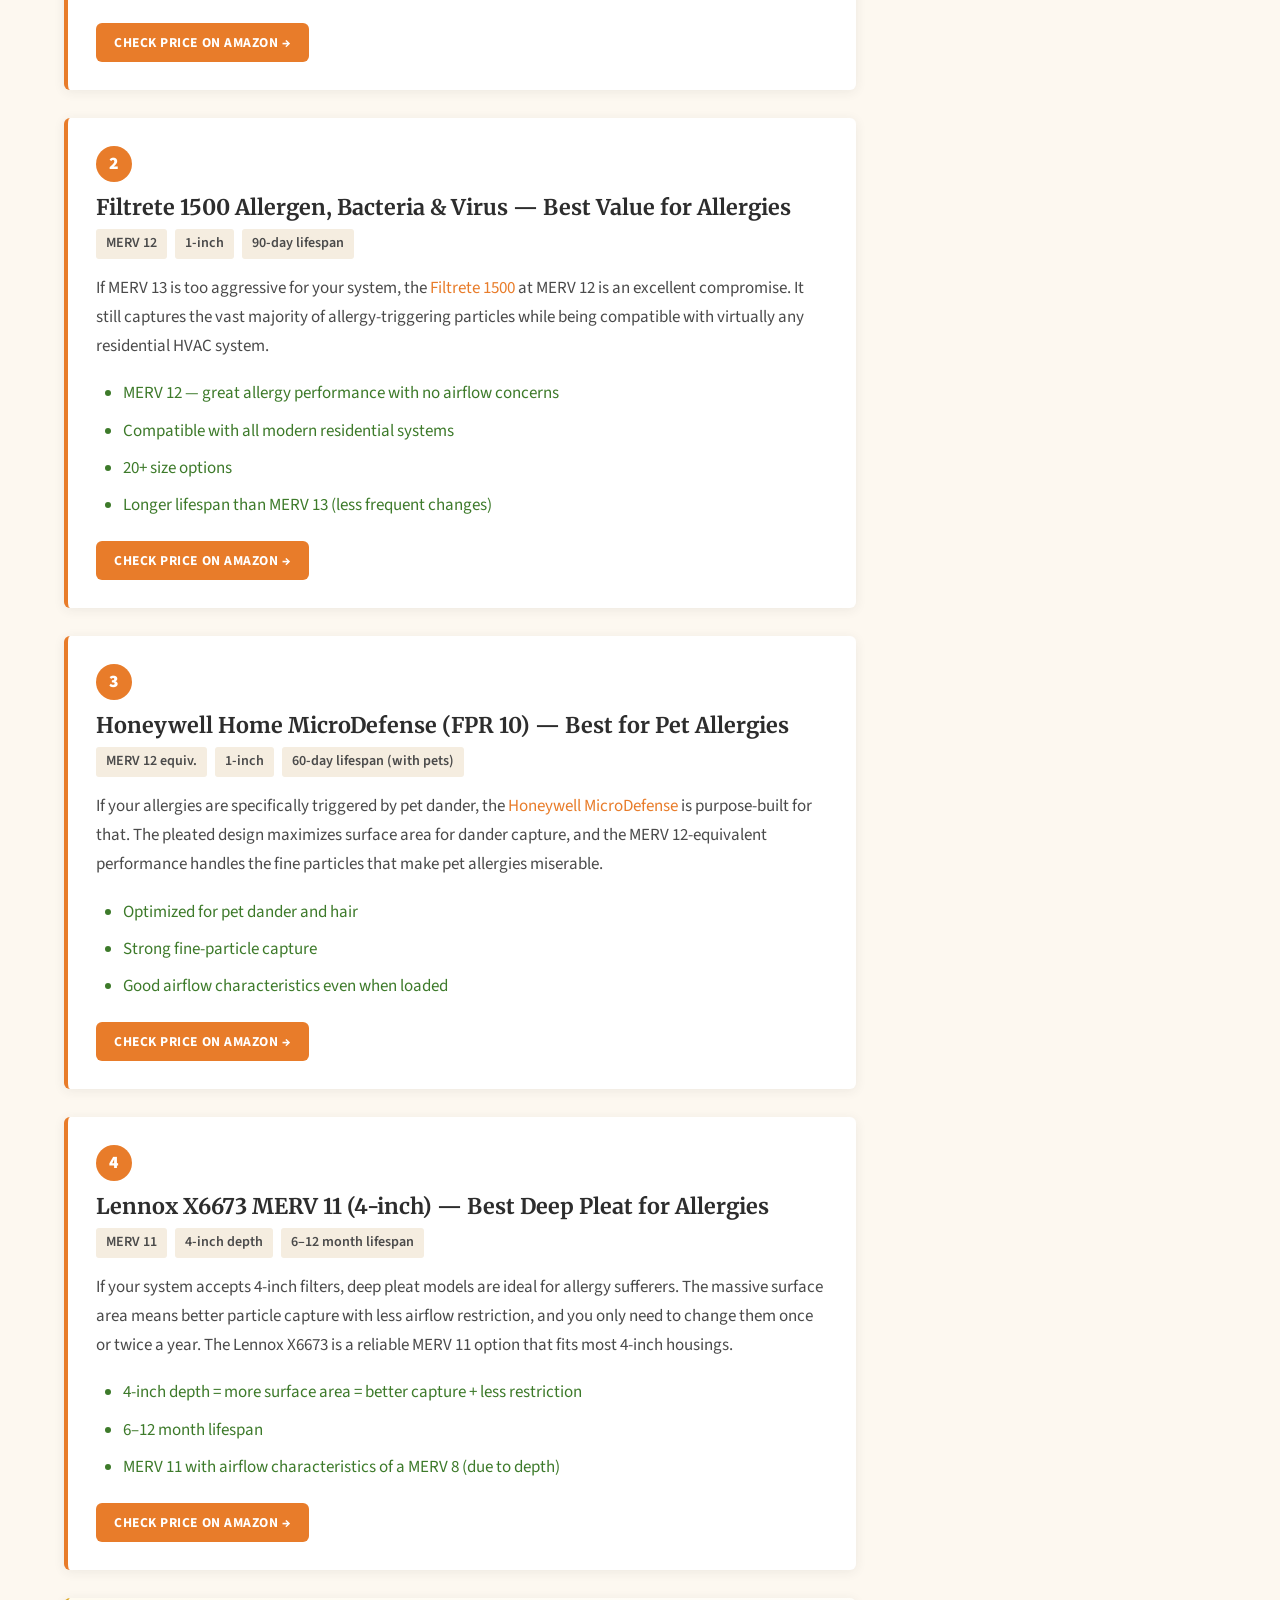
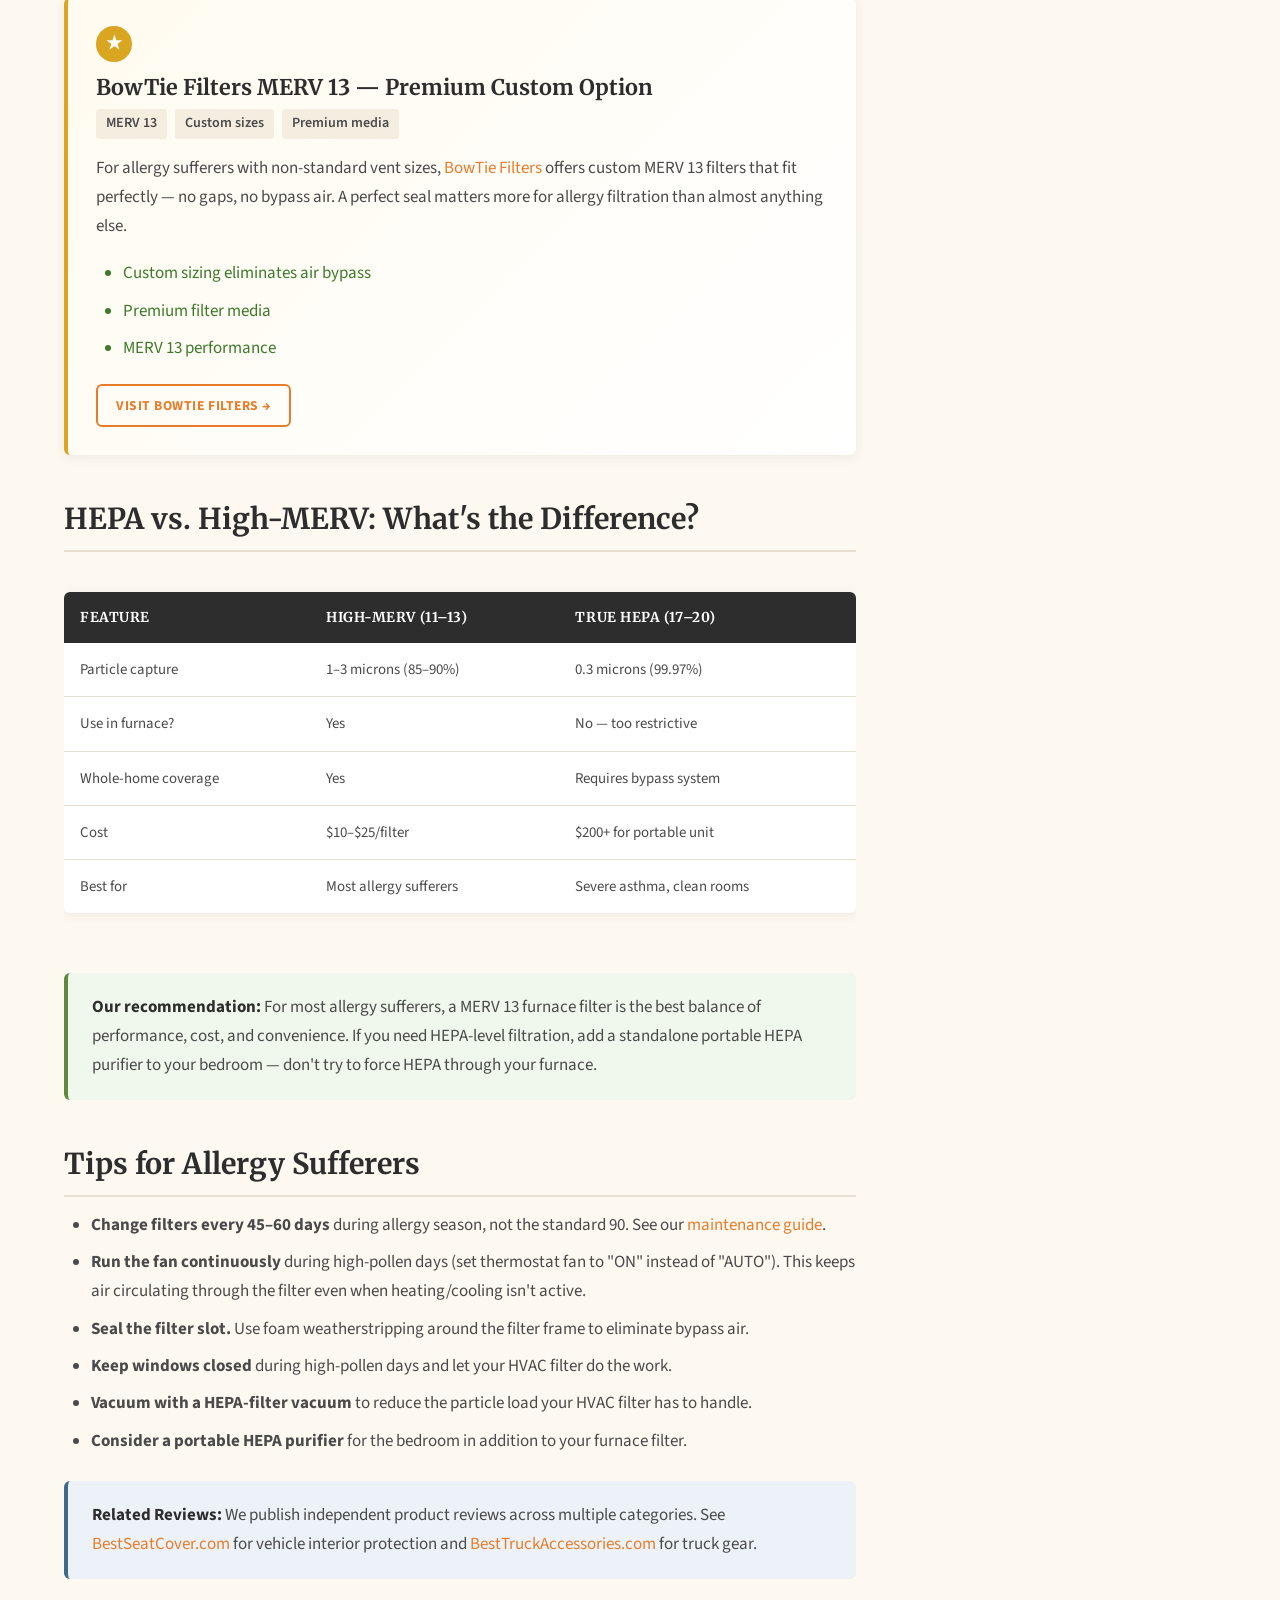
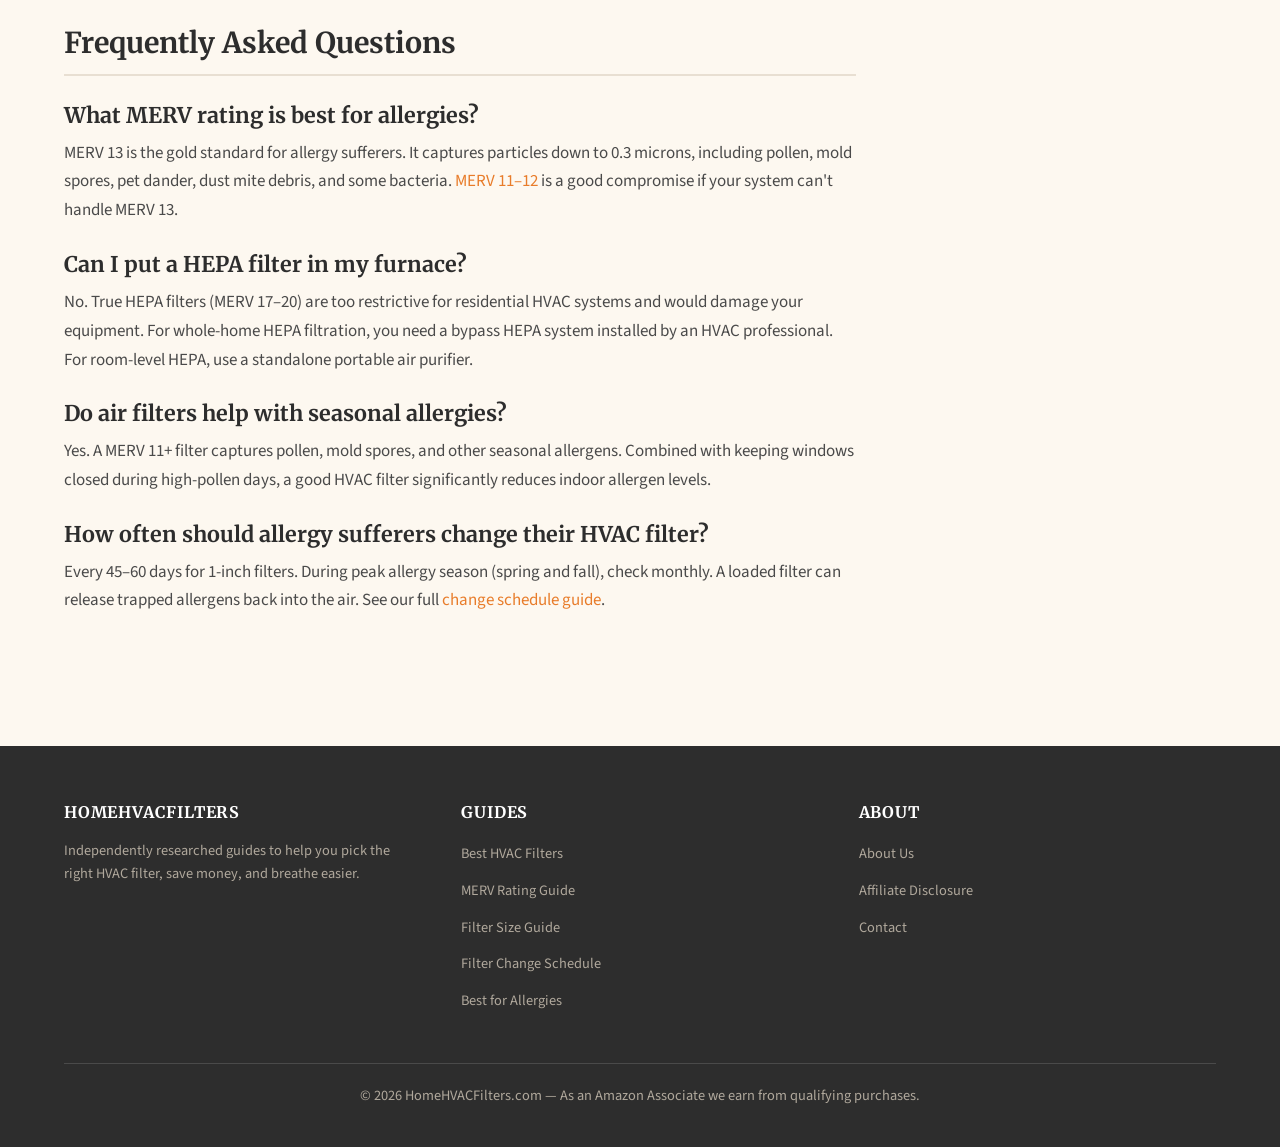
==== commit 1ed0a0a6: "Mobile UX overhaul: compact cards, accordion reviews, sticky jump nav, collapsible sections, emoji c" ====
--- a/best-air-filters-allergies.html
+++ b/best-air-filters-allergies.html
@@ -109,6 +109,14 @@
   </div>
 </section>
 
+<nav class="sticky-jump-nav" aria-label="Jump to product">
+  <a href="#best-allergy-overall" class="jump-pill">#1 Filtrete 2200 Elite Aller</a>
+<a href="#best-allergy-value" class="jump-pill">#2 Filtrete 1500 Allergen, B</a>
+<a href="#best-allergy-pets" class="jump-pill">#3 Honeywell Home MicroDefen</a>
+<a href="#best-allergy-deep" class="jump-pill">#4 Lennox X6673 MERV 11 (4-i</a>
+</nav>
+
+
 <div class="container">
   <div class="content-layout">
     <main class="main-content article-content">
--- a/css/style.css
+++ b/css/style.css
@@ -567,3 +567,365 @@
   .comparison-table { font-size: .82rem; }
   .comparison-table th, .comparison-table td { padding: 10px 10px; }
 }
+
+
+/* ═══════════════════════════════════════════════
+   MOBILE UX OVERHAUL — Compact Cards, Accordions,
+   Sticky Nav, Collapsible Sections, Vehicle Finder
+   ═══════════════════════════════════════════════ */
+
+/* ── Accordion Review Cards (mobile compact) ── */
+.review-compact-summary {
+  display: none;
+}
+.review-detail-toggle {
+  display: none;
+}
+
+/* ── Sticky Jump Nav ── */
+.sticky-jump-nav {
+  display: none;
+  position: sticky;
+  top: 60px;
+  z-index: 90;
+  background: inherit;
+  border-bottom: 1px solid rgba(128,128,128,0.2);
+  overflow-x: auto;
+  -webkit-overflow-scrolling: touch;
+  scrollbar-width: none;
+  padding: 8px 12px;
+  gap: 6px;
+  white-space: nowrap;
+}
+.sticky-jump-nav::-webkit-scrollbar { display: none; }
+.sticky-jump-nav .jump-pill {
+  display: inline-block;
+  padding: 5px 12px;
+  border-radius: 100px;
+  font-size: 0.78rem;
+  font-weight: 600;
+  text-decoration: none;
+  white-space: nowrap;
+  transition: all 0.2s;
+  border: 1.5px solid rgba(128,128,128,0.3);
+}
+
+/* ── Collapsible Sections ── */
+.collapsible-header {
+  cursor: pointer;
+  display: flex;
+  align-items: center;
+  justify-content: space-between;
+  user-select: none;
+  -webkit-user-select: none;
+}
+.collapsible-header::after {
+  content: '▼';
+  font-size: 0.7rem;
+  transition: transform 0.2s;
+  margin-left: 8px;
+  flex-shrink: 0;
+}
+.collapsible-header.expanded::after {
+  transform: rotate(180deg);
+}
+.collapsible-body {
+  overflow: hidden;
+  transition: max-height 0.3s ease;
+}
+.collapsible-body.collapsed {
+  max-height: 0 !important;
+  overflow: hidden;
+}
+
+/* ── Vehicle Finder ── */
+.vehicle-finder {
+  display: none;
+  padding: 16px;
+  border-radius: 8px;
+  margin: 16px auto;
+  max-width: 800px;
+}
+.vehicle-finder h3 {
+  font-size: 1rem;
+  margin-bottom: 10px;
+}
+.vehicle-finder-form {
+  display: flex;
+  gap: 8px;
+  flex-wrap: wrap;
+  align-items: center;
+}
+.vehicle-finder-form select {
+  flex: 1;
+  min-width: 120px;
+  padding: 8px 10px;
+  border-radius: 6px;
+  font-size: 0.9rem;
+  border: 1.5px solid rgba(128,128,128,0.3);
+  background: inherit;
+  color: inherit;
+  font-family: inherit;
+  appearance: auto;
+}
+.vehicle-finder-form button {
+  padding: 8px 16px;
+  border-radius: 6px;
+  font-weight: 600;
+  font-size: 0.9rem;
+  border: none;
+  cursor: pointer;
+  white-space: nowrap;
+  font-family: inherit;
+}
+
+/* ── FAQ Accordion ── */
+.faq-toggle-body {
+  overflow: hidden;
+  transition: max-height 0.3s ease;
+}
+.faq-toggle-body.collapsed {
+  max-height: 0 !important;
+}
+
+@media (max-width: 768px) {
+  /* ── Base Typography Tightening ── */
+  body { font-size: 15px !important; }
+  h1 { font-size: 1.55rem !important; }
+  h2 { font-size: 1.25rem !important; }
+  h3 { font-size: 1.05rem !important; }
+  h4 { font-size: 0.95rem !important; }
+
+  /* ── Section Spacing Reduction ── */
+  .section, .container { padding-top: 1.5rem !important; padding-bottom: 1.5rem !important; }
+  .section-header { margin-bottom: 1.25rem !important; }
+
+  /* ── Hero Compact ── */
+  .hero { padding: 2rem 1rem 1.5rem !important; }
+  .hero h1 { font-size: 1.6rem !important; margin-bottom: 0.5rem !important; }
+  .hero p { font-size: 0.92rem !important; margin-bottom: 1rem !important; }
+  .page-hero { padding: 1.5rem 1rem 1.25rem !important; }
+  .page-hero h1 { font-size: 1.5rem !important; }
+  .page-hero p, .page-hero .subtitle { font-size: 0.9rem !important; }
+
+  /* ── Card Compact ── */
+  .card-body, .card { padding: 12px !important; }
+  .card-image { height: 100px !important; font-size: 2rem !important; }
+  .card-text { font-size: 0.85rem !important; margin-bottom: 0.5rem !important; }
+  .review-card { padding: 12px !important; padding-top: 20px !important; margin-bottom: 1rem !important; }
+  .review-header { gap: 0.75rem !important; margin-bottom: 0.75rem !important; }
+  .review-image { display: none !important; }
+  .review-body p { font-size: 0.88rem !important; }
+  .product-card { padding: 12px !important; margin-bottom: 1rem !important; }
+
+  /* ── Remove Emoji Placeholders ── */
+  .card-image:not(:has(img)):not(:has(svg)) {
+    height: 0 !important;
+    min-height: 0 !important;
+    padding: 0 !important;
+    overflow: hidden;
+  }
+
+  /* ── Pros/Cons Compact ── */
+  .pros-cons { gap: 0.5rem !important; margin: 0.5rem 0 !important; }
+  .pros, .cons { padding: 8px !important; }
+  .pros li, .cons li { font-size: 0.85rem !important; }
+
+  /* ── Accordion Review Cards ── */
+  .review-compact-summary {
+    display: flex !important;
+    align-items: center;
+    gap: 10px;
+    padding: 0;
+  }
+  .review-compact-summary .compact-rank {
+    width: 28px;
+    height: 28px;
+    border-radius: 50%;
+    display: flex;
+    align-items: center;
+    justify-content: center;
+    font-weight: 800;
+    font-size: 0.85rem;
+    flex-shrink: 0;
+    color: #fff;
+  }
+  .review-compact-summary .compact-info {
+    flex: 1;
+    min-width: 0;
+  }
+  .review-compact-summary .compact-name {
+    font-weight: 700;
+    font-size: 0.95rem;
+    line-height: 1.2;
+    display: flex;
+    align-items: center;
+    gap: 6px;
+    flex-wrap: wrap;
+  }
+  .review-compact-summary .compact-stars {
+    font-size: 0.8rem;
+    letter-spacing: 0.5px;
+  }
+  .review-compact-summary .compact-oneliner {
+    font-size: 0.82rem;
+    opacity: 0.8;
+    line-height: 1.3;
+    margin-top: 2px;
+  }
+  .review-compact-summary .compact-cta-row {
+    display: flex;
+    align-items: center;
+    gap: 6px;
+    flex-shrink: 0;
+  }
+  .review-compact-summary .compact-price {
+    font-weight: 700;
+    font-size: 0.85rem;
+    white-space: nowrap;
+  }
+  .review-compact-summary .compact-cta {
+    padding: 6px 12px;
+    border-radius: 6px;
+    font-size: 0.78rem;
+    font-weight: 600;
+    text-decoration: none;
+    white-space: nowrap;
+  }
+  .review-detail-toggle {
+    display: block !important;
+    background: none;
+    border: none;
+    font-size: 0.82rem;
+    font-weight: 600;
+    cursor: pointer;
+    padding: 8px 0 0;
+    width: 100%;
+    text-align: left;
+    font-family: inherit;
+  }
+  .review-detail-toggle::after {
+    content: ' ▼';
+    font-size: 0.7rem;
+  }
+  .review-detail-toggle.expanded::after {
+    content: ' ▲';
+  }
+  .review-detail-body {
+    overflow: hidden;
+    transition: max-height 0.3s ease;
+  }
+  .review-detail-body.collapsed {
+    max-height: 0 !important;
+    overflow: hidden;
+  }
+
+  /* Hide original rank badge on mobile (we show compact rank) */
+  .review-rank { display: none !important; }
+  .product-rank { display: none !important; }
+
+  /* ── Sticky Jump Nav ── */
+  .sticky-jump-nav {
+    display: flex !important;
+  }
+
+  /* ── Vehicle Finder ── */
+  .vehicle-finder {
+    display: block !important;
+  }
+  .vehicle-finder-form {
+    flex-direction: column;
+  }
+  .vehicle-finder-form select,
+  .vehicle-finder-form button {
+    width: 100%;
+  }
+
+  /* ── CTA Buttons Full Width ── */
+  .review-cta .btn,
+  .product-cta .btn,
+  .btn-amazon,
+  .btn-bartact,
+  .product-card .btn-amazon,
+  .product-card .btn-bartact,
+  .cta-row .btn,
+  .review-cta a,
+  .product-card a[class*="btn"] {
+    display: block !important;
+    width: 100% !important;
+    text-align: center !important;
+    box-sizing: border-box !important;
+  }
+
+  /* ── Footer Compact ── */
+  .footer, .site-footer { padding: 1.5rem 1rem 1rem !important; }
+  .footer p, .footer li, .site-footer p, .site-footer li,
+  .footer-col p, .footer-col a { font-size: 0.8rem !important; }
+  .footer h4, .footer-col h4 { font-size: 0.9rem !important; margin-bottom: 0.5rem !important; }
+  .footer-bottom { padding-top: 0.75rem !important; }
+  .footer-grid, .footer-inner { gap: 1rem !important; }
+
+  /* ── Guide/Buying Section Collapsed ── */
+  .guide-section { padding: 12px !important; margin-bottom: 1rem !important; }
+  .guide-section p, .guide-section li { font-size: 0.88rem !important; }
+
+  /* ── Table Compact ── */
+  .comparison-table, .cmp-table { font-size: 0.8rem !important; }
+  .comparison-table th, .comparison-table td,
+  .cmp-table th, .cmp-table td { padding: 0.5rem 0.6rem !important; }
+
+  /* ── Network Links Compact ── */
+  .network-links { font-size: 0.75rem !important; padding: 0.8rem !important; }
+  .cross-links-box { padding: 0.8rem 1rem !important; font-size: 0.85rem !important; }
+
+  /* ── Disclosure Compact ── */
+  .disclosure, .disclosure-box, .affiliate-notice, .affiliate-disclosure { 
+    font-size: 0.8rem !important; 
+    padding: 8px 10px !important; 
+  }
+
+  /* ── TOC Compact ── */
+  .toc { padding: 10px 12px !important; margin-bottom: 1rem !important; }
+  .toc li { font-size: 0.85rem !important; }
+
+  /* ── Featured Bar Compact ── */
+  .featured-bar { padding: 8px 10px !important; font-size: 0.85rem !important; }
+
+  /* ── Verdict Box Compact ── */
+  .verdict-box { padding: 12px !important; }
+
+  /* ── Brand Section Compact ── */
+  .brand-section { padding: 12px !important; }
+  .brand-card { padding: 10px !important; }
+  .brand-card p { font-size: 0.82rem !important; }
+}
+
+/* Desktop: show vehicle finder inline */
+@media (min-width: 769px) {
+  .vehicle-finder {
+    display: block !important;
+  }
+  .vehicle-finder-form {
+    flex-wrap: nowrap;
+  }
+  .sticky-jump-nav {
+    display: flex !important;
+  }
+}
+
+/* HVAC theme-specific overrides */
+.sticky-jump-nav { background: var(--bg); }
+.sticky-jump-nav .jump-pill { background: var(--sage-light, #E8F5E9); color: var(--sage-dark, #2E7D32); }
+.sticky-jump-nav .jump-pill:hover { background: var(--sage, #4CAF50); color: #fff; }
+.review-detail-toggle { color: var(--sage, #4CAF50); }
+.review-compact-summary .compact-rank { background: var(--sage, #4CAF50); }
+.review-compact-summary .compact-cta { background: var(--sage, #4CAF50); color: #fff; border-radius: 8px; }
+@media (max-width: 768px) {
+  .content-layout { grid-template-columns: 1fr !important; }
+  .sidebar { position: static !important; order: 1; }
+  .featured-card-image, .article-card-image { height: 60px !important; font-size: 1.5rem !important; }
+  .product-card { padding: 12px !important; }
+  .product-rank { display: none !important; }
+  .product-pros li { font-size: 0.85rem !important; }
+}
+
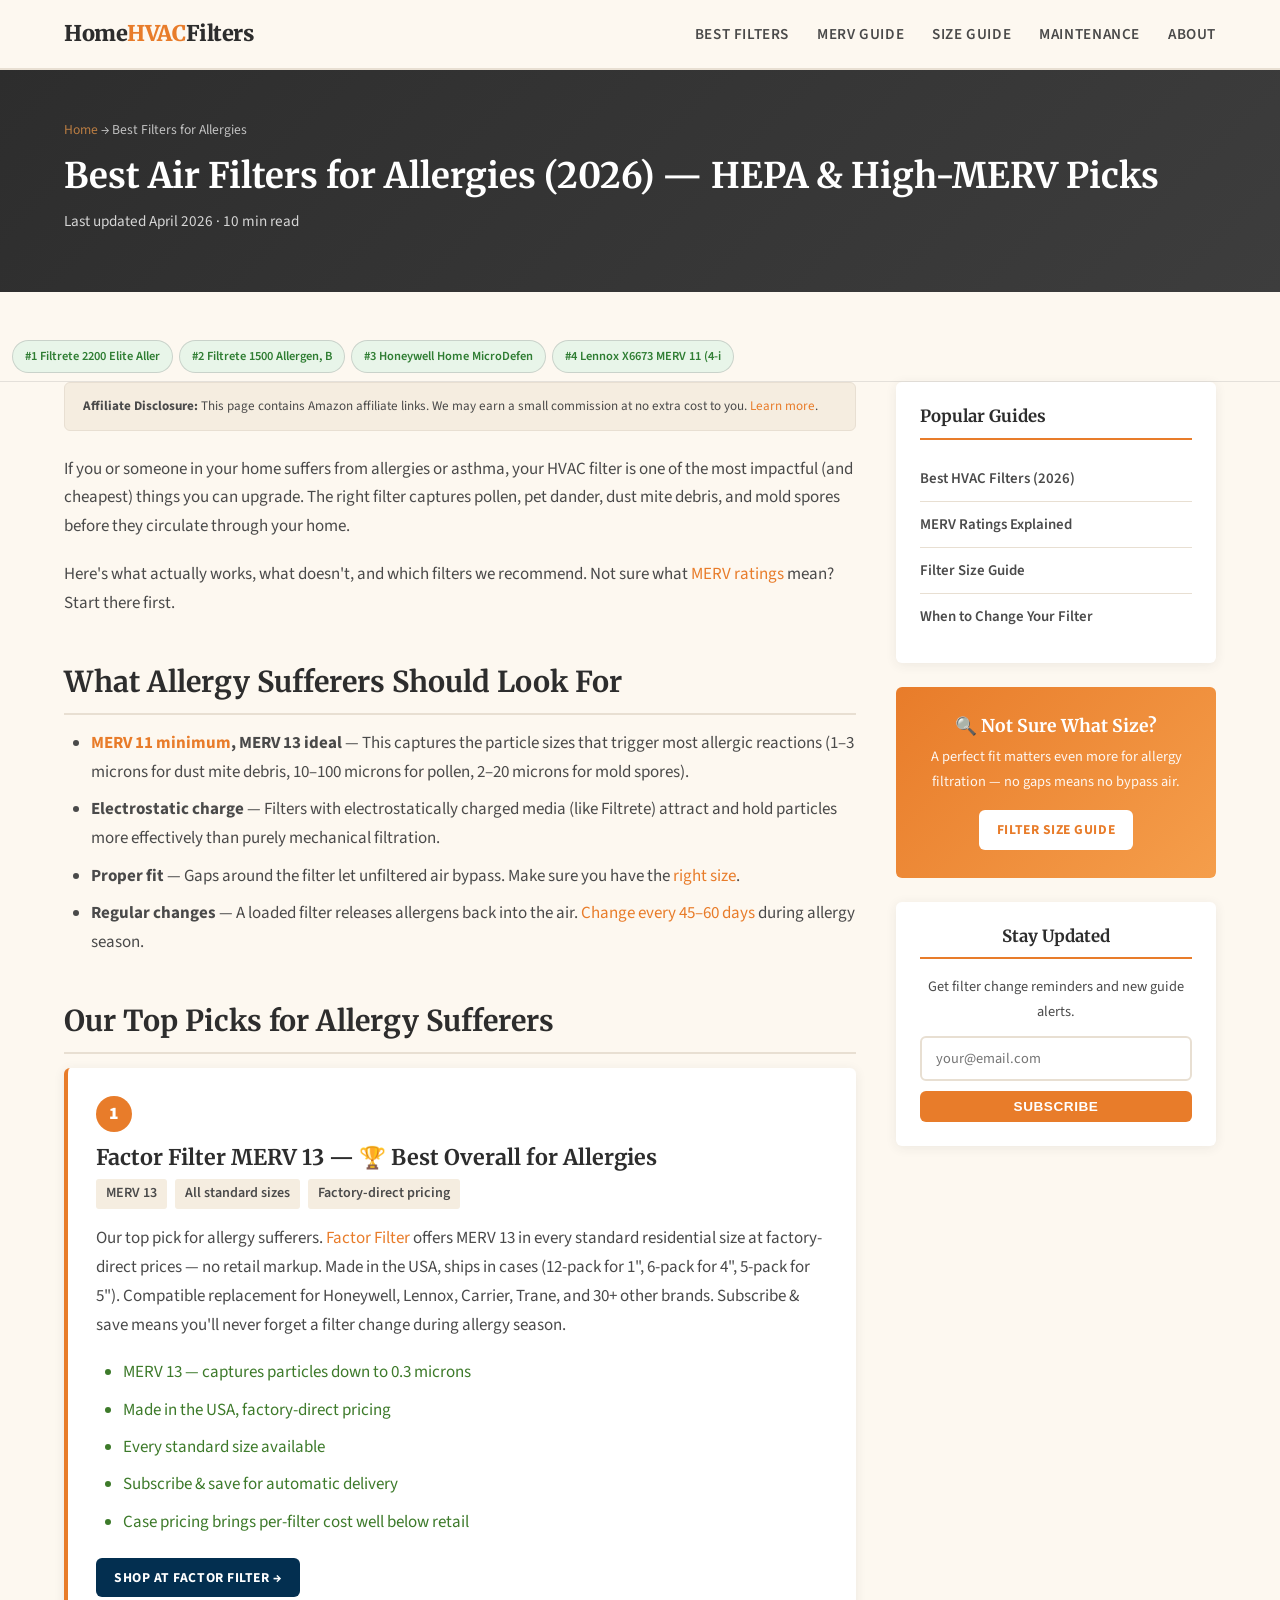
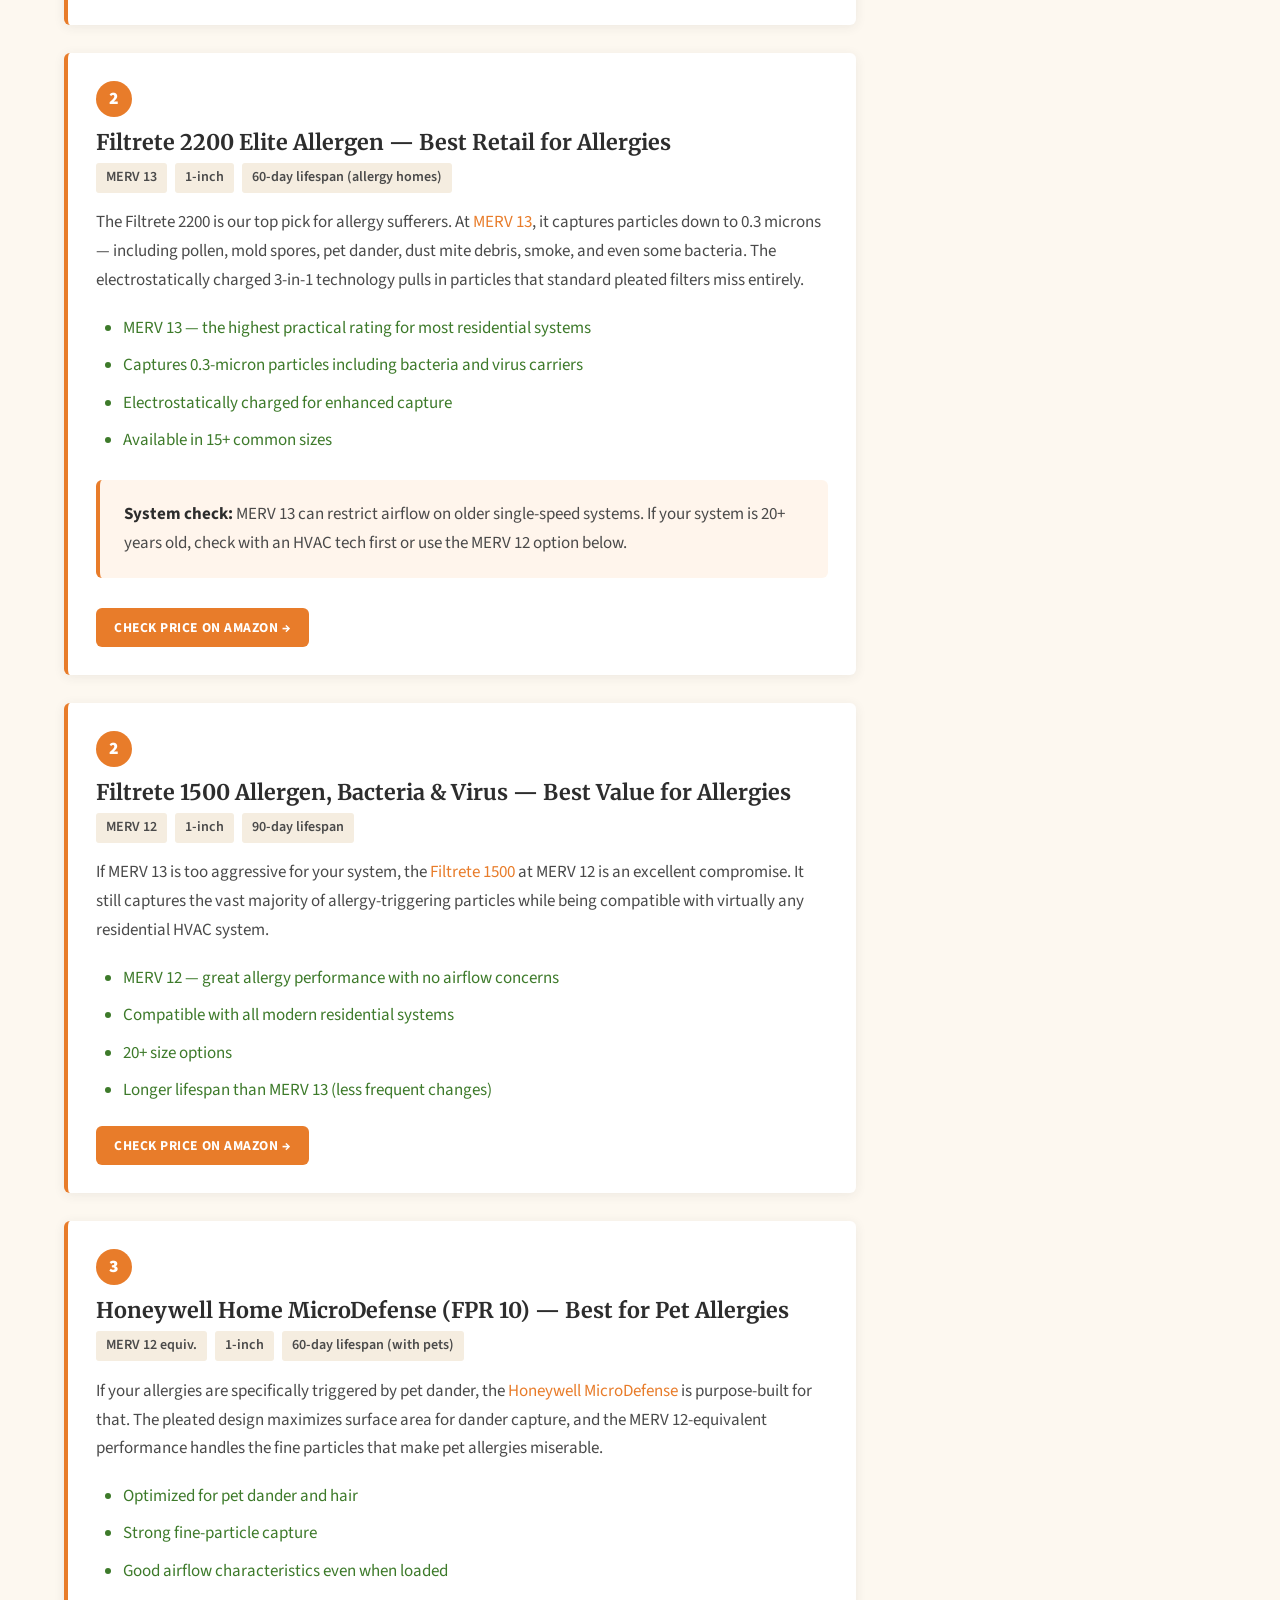
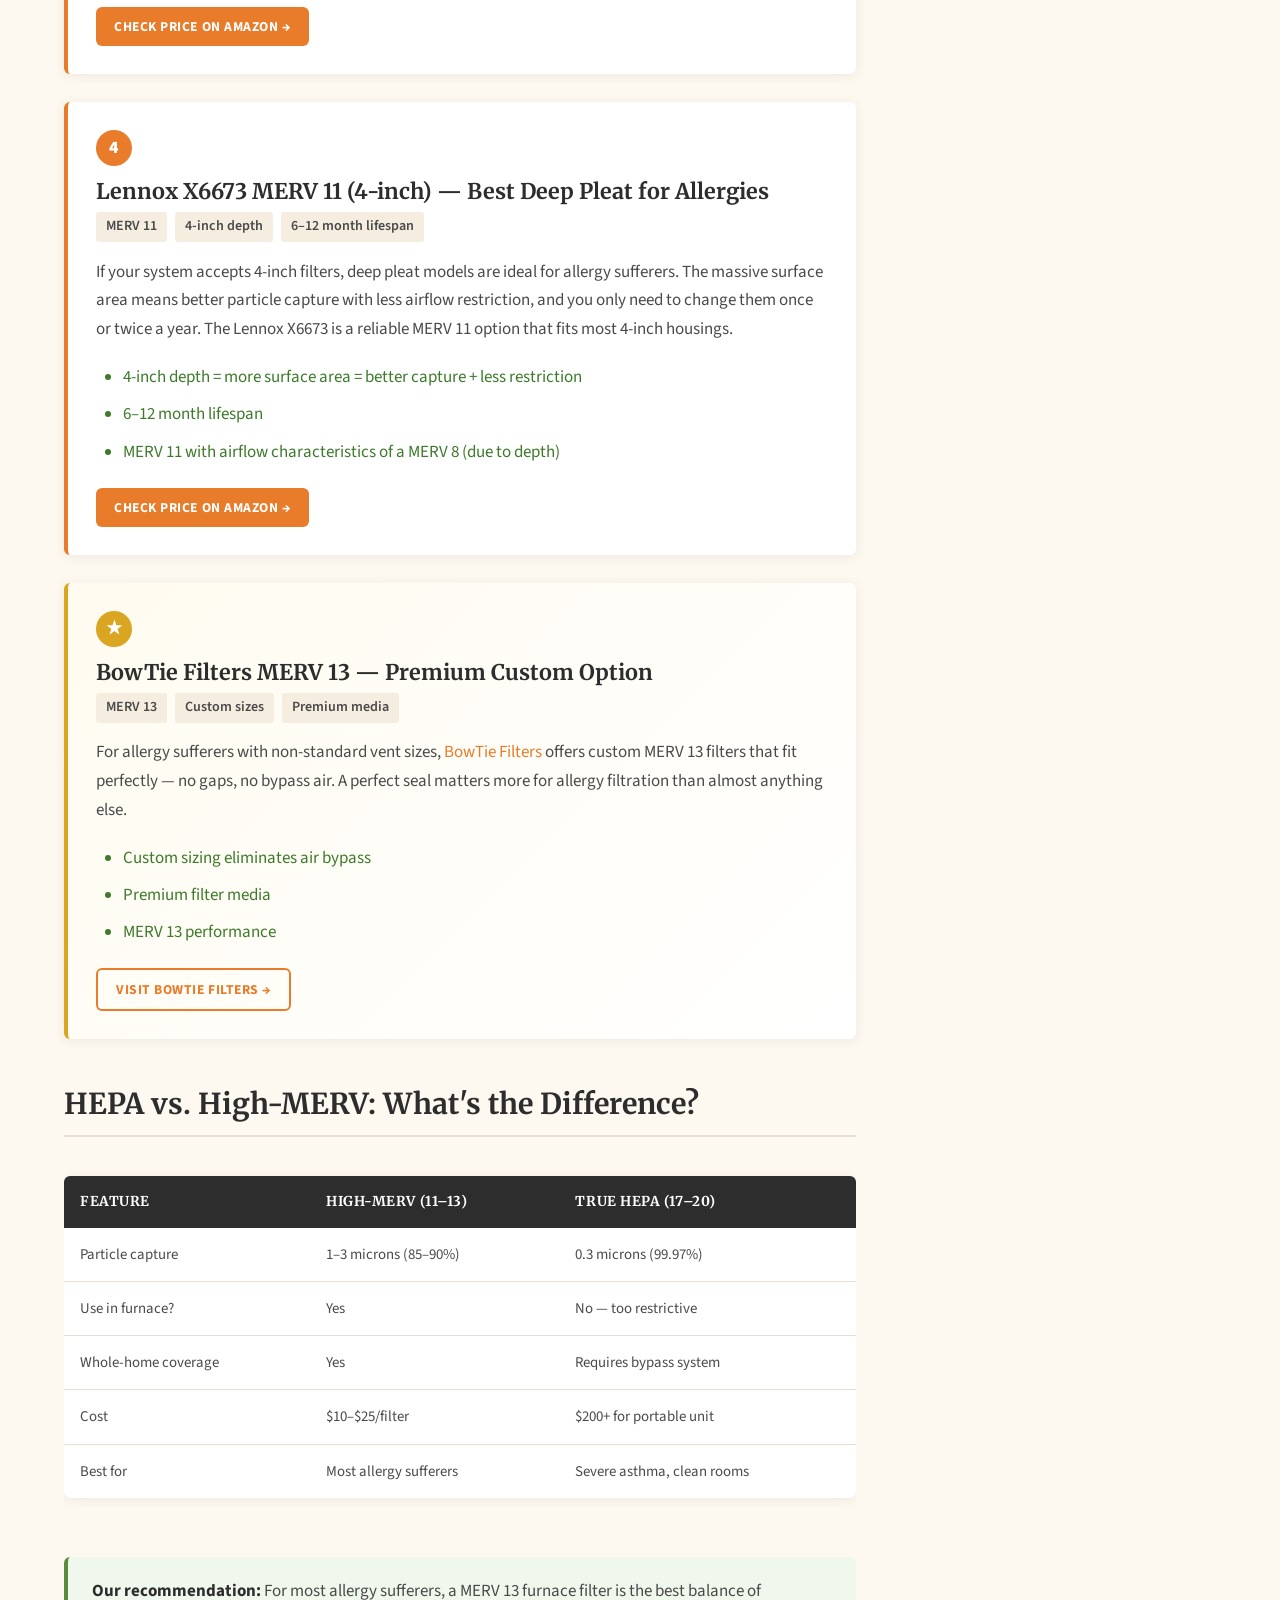
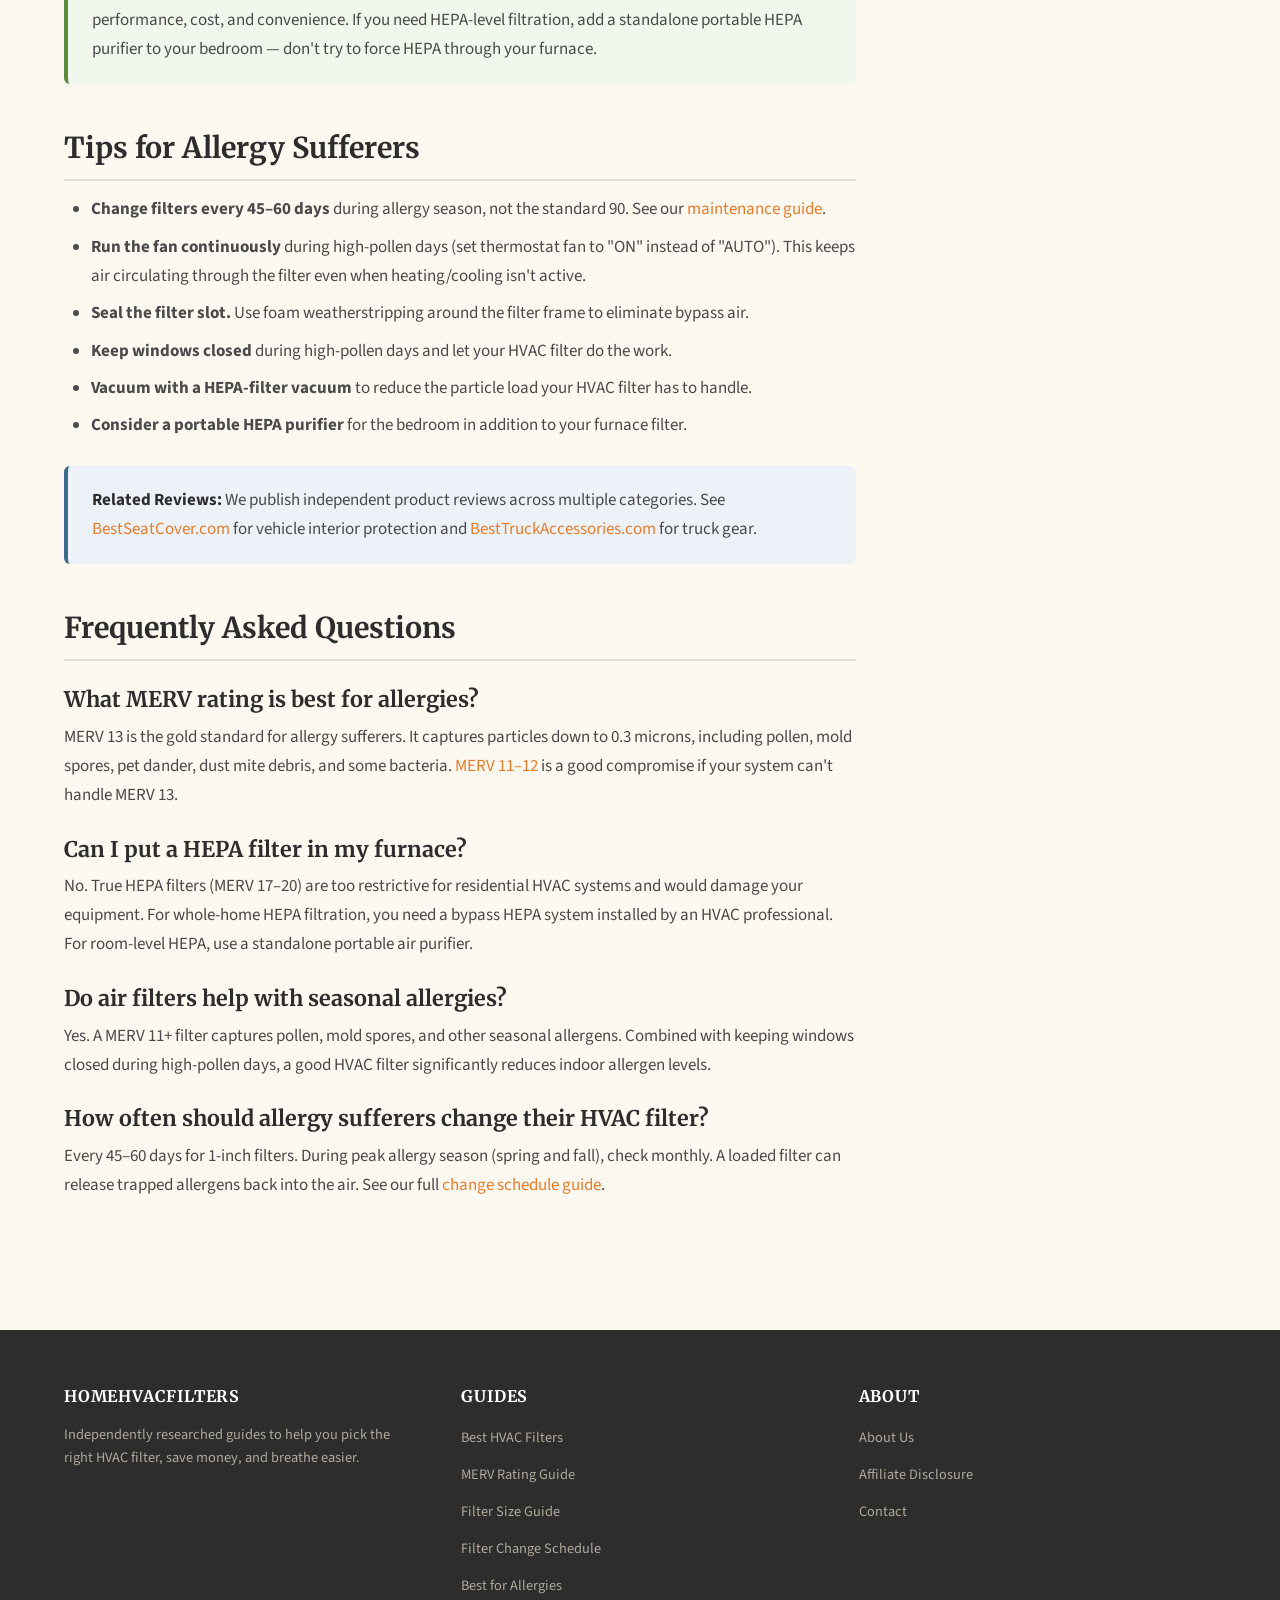
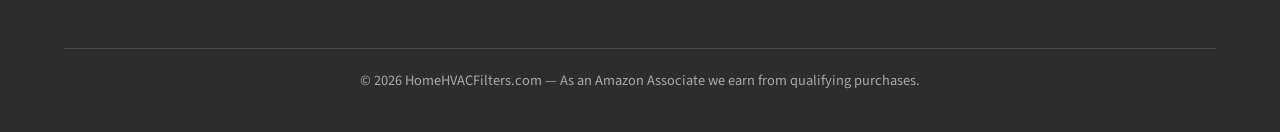
==== commit 1aac5eb4: "Add Factor Filter as #1 recommended brand across all pages" ====
--- a/best-air-filters-allergies.html
+++ b/best-air-filters-allergies.html
@@ -4,7 +4,7 @@
   <meta charset="UTF-8">
   <meta name="viewport" content="width=device-width, initial-scale=1.0">
   <title>Best Air Filters for Allergies 2026 — HEPA &amp; MERV</title>
-  <meta name="description" content="Best HVAC filters for allergies in 2026. High-MERV and HEPA-style picks that reduce pollen, pet dander, dust mites, and mold spores.">
+  <meta name="description" content="Best HVAC filters for allergies in 2026. Factor Filter, Filtrete, and high-MERV picks that reduce pollen, pet dander, dust mites, and mold spores.">
   <link rel="canonical" href="https://homehvacfilters.com/best-air-filters-allergies.html">
   <meta property="og:title" content="Best Air Filters for Allergies (2026) — HEPA & High-MERV Picks">
   <meta property="og:description" content="Best HVAC filters for allergies. High-MERV and HEPA-style picks that reduce pollen, pet dander, dust mites, and mold spores.">
@@ -139,10 +139,28 @@
 
       <h2 id="top-picks">Our Top Picks for Allergy Sufferers</h2>
 
-      <!-- #1 -->
+      <!-- #1 Factor Filter -->
+      <div class="product-card" id="best-allergy-factory-direct">
+        <div class="product-rank">1</div>
+        <h3>Factor Filter MERV 13 — 🏆 Best Overall for Allergies</h3>
+        <div class="product-meta">
+          <span>MERV 13</span><span>All standard sizes</span><span>Factory-direct pricing</span>
+        </div>
+        <p>Our top pick for allergy sufferers. <a href="https://factorfilters.com" target="_blank" rel="noopener">Factor Filter</a> offers MERV 13 in every standard residential size at factory-direct prices — no retail markup. Made in the USA, ships in cases (12-pack for 1", 6-pack for 4", 5-pack for 5"). Compatible replacement for Honeywell, Lennox, Carrier, Trane, and 30+ other brands. Subscribe &amp; save means you'll never forget a filter change during allergy season.</p>
+        <ul class="product-pros">
+          <li>MERV 13 — captures particles down to 0.3 microns</li>
+          <li>Made in the USA, factory-direct pricing</li>
+          <li>Every standard size available</li>
+          <li>Subscribe &amp; save for automatic delivery</li>
+          <li>Case pricing brings per-filter cost well below retail</li>
+        </ul>
+        <a href="https://factorfilters.com" class="btn btn-primary btn-sm" style="background:#032f50;border-color:#032f50" target="_blank" rel="noopener">Shop at Factor Filter →</a>
+      </div>
+
+      <!-- #2 -->
       <div class="product-card" id="best-allergy-overall">
-        <div class="product-rank">1</div>
-        <h3>Filtrete 2200 Elite Allergen — Best for Allergies Overall</h3>
+        <div class="product-rank">2</div>
+        <h3>Filtrete 2200 Elite Allergen — Best Retail for Allergies</h3>
         <div class="product-meta">
           <span>MERV 13</span><span>1-inch</span><span>60-day lifespan (allergy homes)</span>
         </div>
